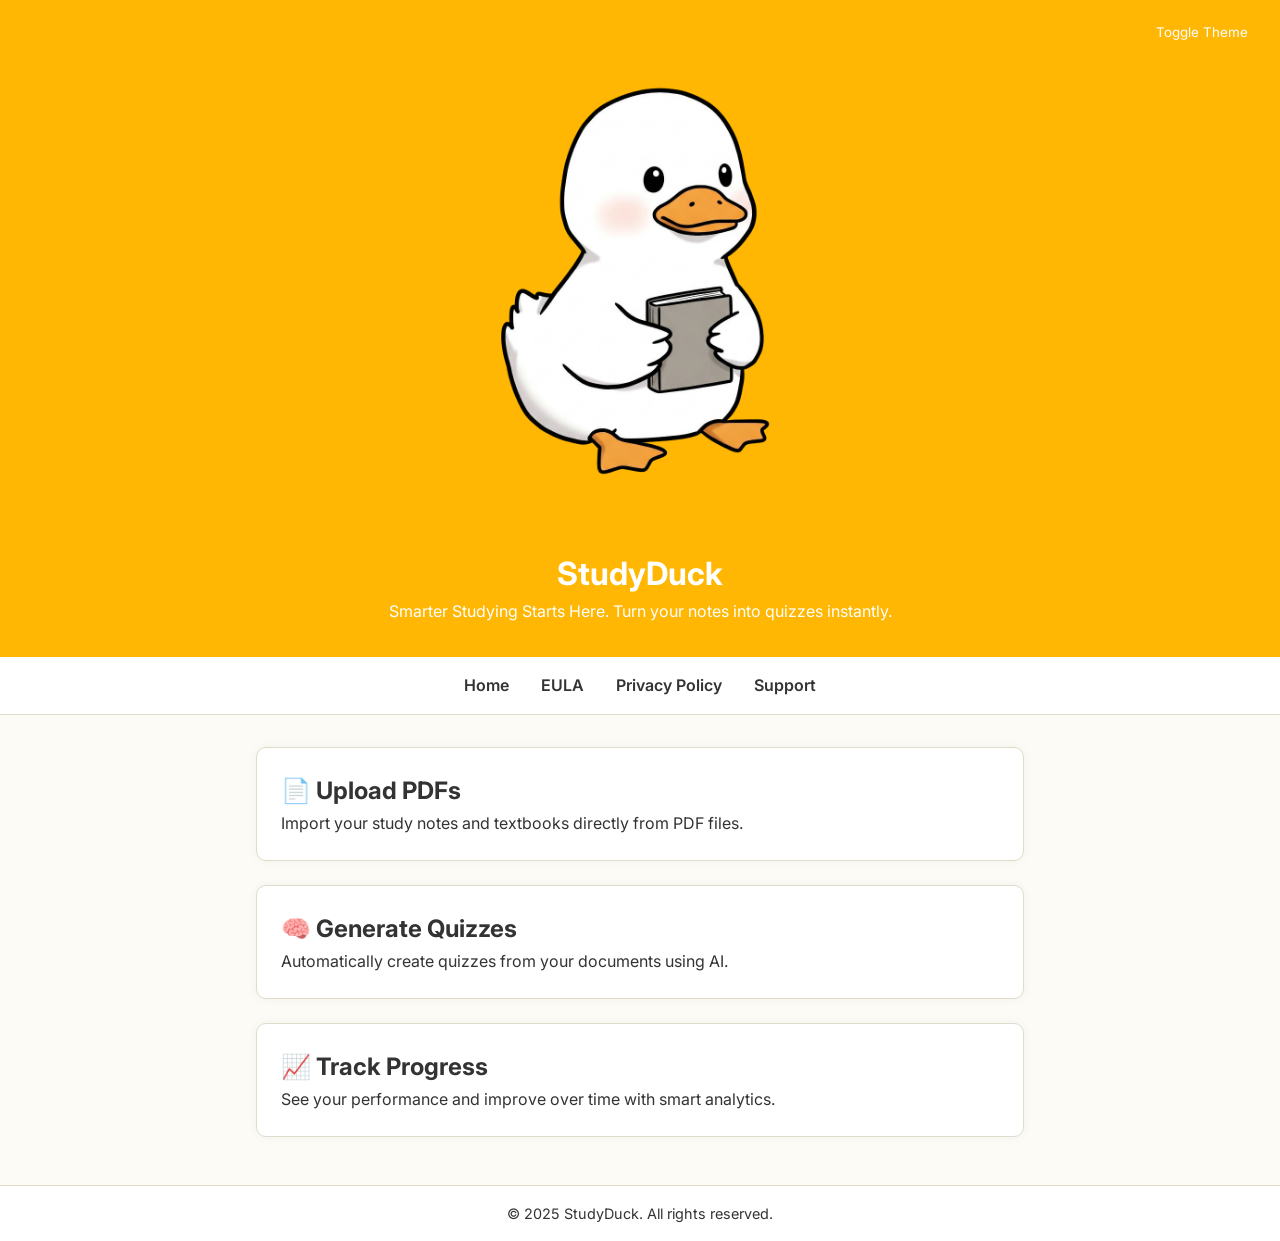
==== index.html @ f675874f "studyduck websitesinin temeli" ====
<!DOCTYPE html>
<html lang="en">
<head>
  <meta charset="UTF-8" />
  <meta name="viewport" content="width=device-width, initial-scale=1.0"/>
  <title>StudyDuck - Smarter Studying Starts Here</title>
  <link href="https://fonts.googleapis.com/css2?family=Inter:wght@400;700&display=swap" rel="stylesheet">
  <style>
    :root {
      --primary: #FFB703;
      --background: #FDFBF6;
      --card: #FFFFFF;
      --text: #333333;
      --border: #E0DCCB;
      --error: #D62828;
      --onPrimary: #ffffff;
    }

    [data-theme="dark"] {
      --primary: #FECF4D;
      --background: #1B1B18;
      --card: #2A2A26;
      --text: #F0EBD8;
      --border: #3E3E3A;
      --error: #FF6B6B;
      --onPrimary: #000000;
    }

    * {
      margin: 0; padding: 0; box-sizing: border-box; font-family: 'Inter', sans-serif;
    }
    body {
      background: var(--background);
      color: var(--text);
      line-height: 1.6;
    }
    header {
      background-color: var(--primary);
      color: var(--onPrimary);
      padding: 2rem 1rem;
      text-align: center;
    }
    nav {
      display: flex;
      justify-content: center;
      gap: 2rem;
      background: var(--card);
      padding: 1rem;
      border-bottom: 1px solid var(--border);
    }
    nav a {
      text-decoration: none;
      color: var(--text);
      font-weight: 600;
    }
    .features {
      display: flex;
      flex-direction: column;
      gap: 1.5rem;
      max-width: 800px;
      margin: 2rem auto;
      padding: 0 1rem;
    }
    .feature {
      background: var(--card);
      padding: 1.5rem;
      border-radius: 10px;
      box-shadow: 0 0 10px rgba(0,0,0,0.05);
      border: 1px solid var(--border);
    }
    footer {
      margin-top: 3rem;
      padding: 1rem;
      text-align: center;
      font-size: 0.9rem;
      color: var(--text);
      background: var(--card);
      border-top: 1px solid var(--border);
    }
    .dark-toggle {
      position: fixed;
      top: 1rem;
      right: 1rem;
      background: var(--primary);
      color: var(--onPrimary);
      padding: 0.5rem 1rem;
      border: none;
      border-radius: 8px;
      cursor: pointer;
    }
    img {
  display: block;
  margin: 0 auto;
  border-radius: 12px;
}

  </style>
</head>
<body>
  <button class="dark-toggle" onclick="toggleTheme()">Toggle Theme</button>
<header>
  <img src="duck-logo.png" alt="StudyDuck Logo" style="width: 500px; margin-bottom: 1rem;" />
  <h1>StudyDuck</h1>
  <p>Smarter Studying Starts Here. Turn your notes into quizzes instantly.</p>
</header>

  <nav>
    <a href="index.html">Home</a>
    <a href="eula.html">EULA</a>
    <a href="privacy-policy.html">Privacy Policy</a>
    <a href="support.html">Support</a>
  </nav>
  <section class="features">
    <div class="feature">
      <h2>📄 Upload PDFs</h2>
      <p>Import your study notes and textbooks directly from PDF files.</p>
    </div>
    <div class="feature">
      <h2>🧠 Generate Quizzes</h2>
      <p>Automatically create quizzes from your documents using AI.</p>
    </div>
    <div class="feature">
      <h2>📈 Track Progress</h2>
      <p>See your performance and improve over time with smart analytics.</p>
    </div>
  </section>
  <footer>
    &copy; 2025 StudyDuck. All rights reserved.
  </footer>

  <script>
    function toggleTheme() {
      const isDark = document.documentElement.getAttribute('data-theme') === 'dark';
      document.documentElement.setAttribute('data-theme', isDark ? 'light' : 'dark');
      localStorage.setItem('theme', isDark ? 'light' : 'dark');
    }
    (function() {
      const savedTheme = localStorage.getItem('theme') || 'light';
      document.documentElement.setAttribute('data-theme', savedTheme);
    })();
  </script>
</body>
</html>
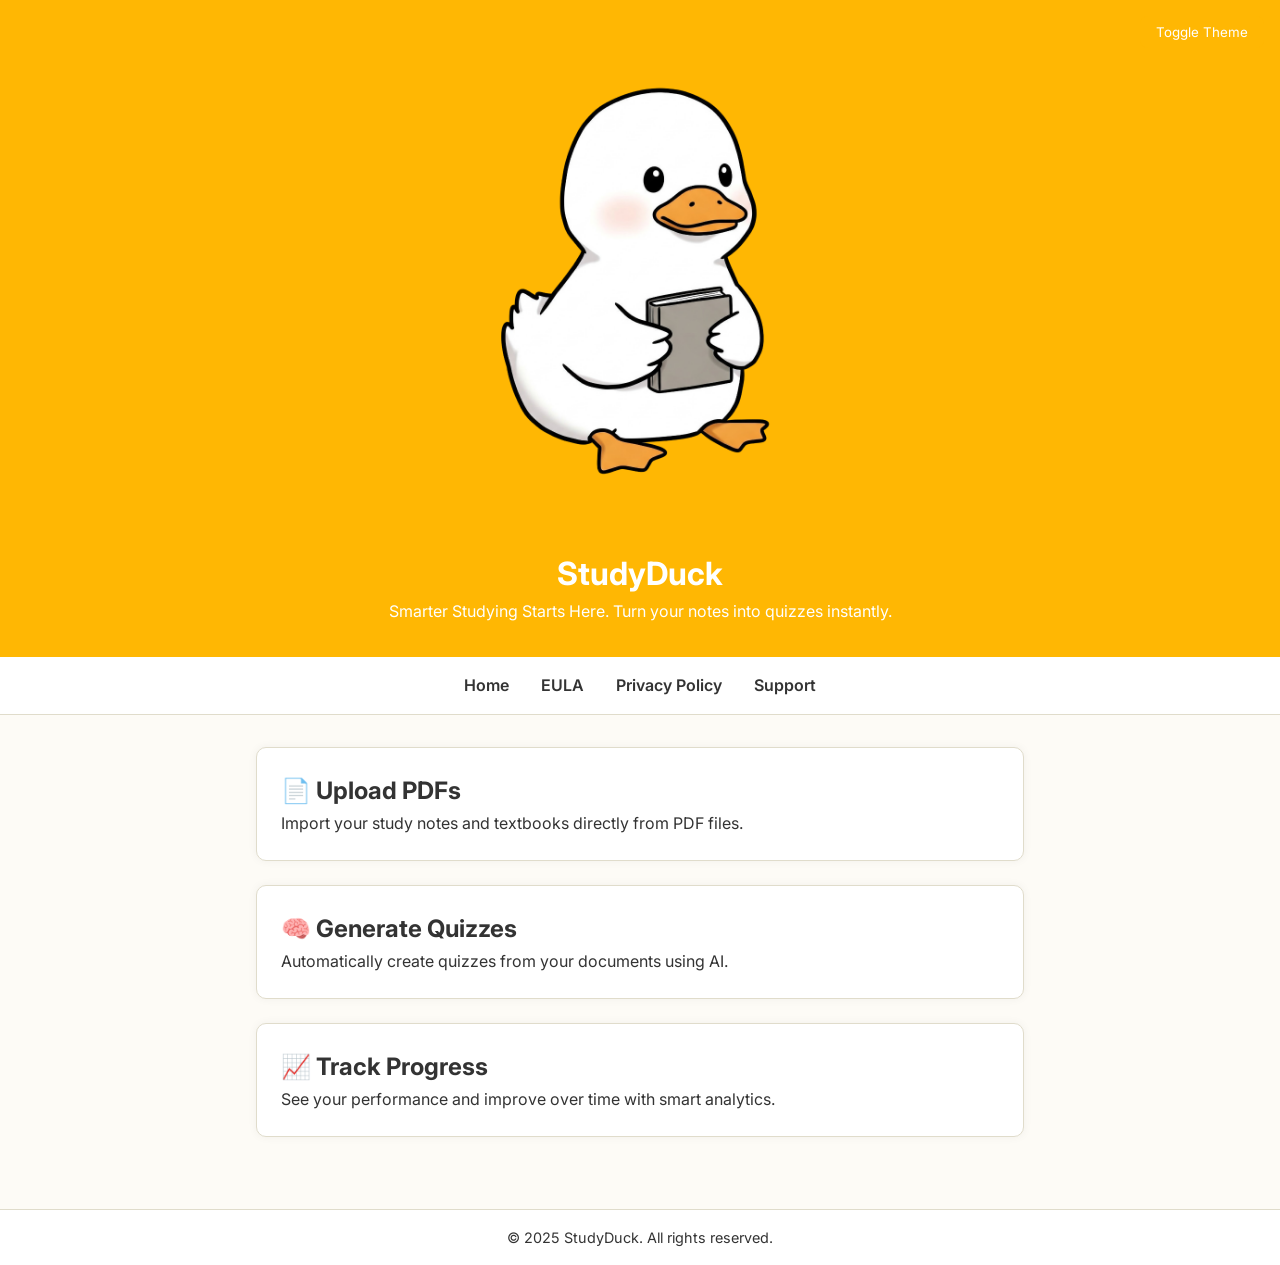
==== commit eec45612: "Update index.html" ====
--- a/index.html
+++ b/index.html
@@ -103,7 +103,7 @@
   <h1>StudyDuck</h1>
   <p>Smarter Studying Starts Here. Turn your notes into quizzes instantly.</p>
 </header>
-
+  
   <nav>
     <a href="index.html">Home</a>
     <a href="eula.html">EULA</a>
@@ -123,6 +123,8 @@
       <h2>📈 Track Progress</h2>
       <p>See your performance and improve over time with smart analytics.</p>
     </div>
+    <div id="soro-blog"></div>
+<script src="https://app.trysoro.com/api/embed/f227e983-3780-4182-87db-d74e906741df" defer></script>
   </section>
   <footer>
     &copy; 2025 StudyDuck. All rights reserved.
@@ -140,4 +142,4 @@
     })();
   </script>
 </body>
-</html>+</html>
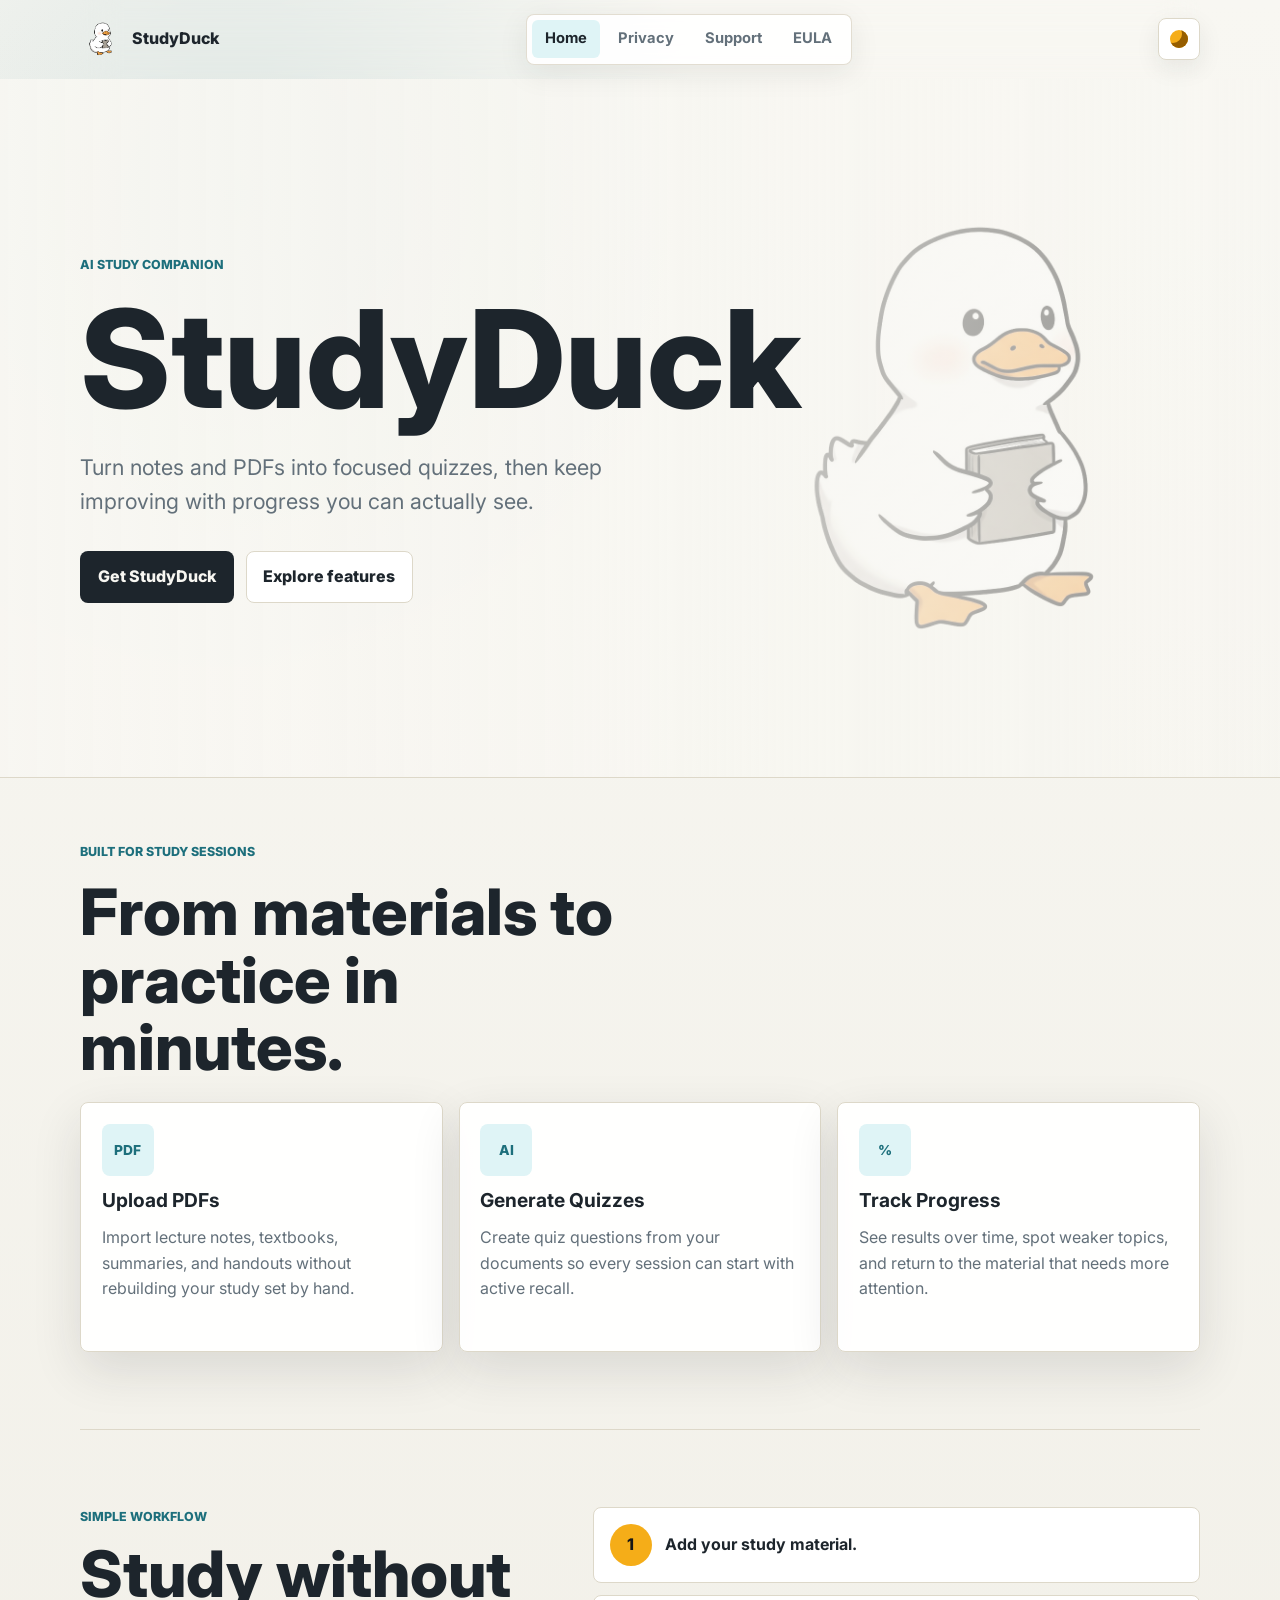
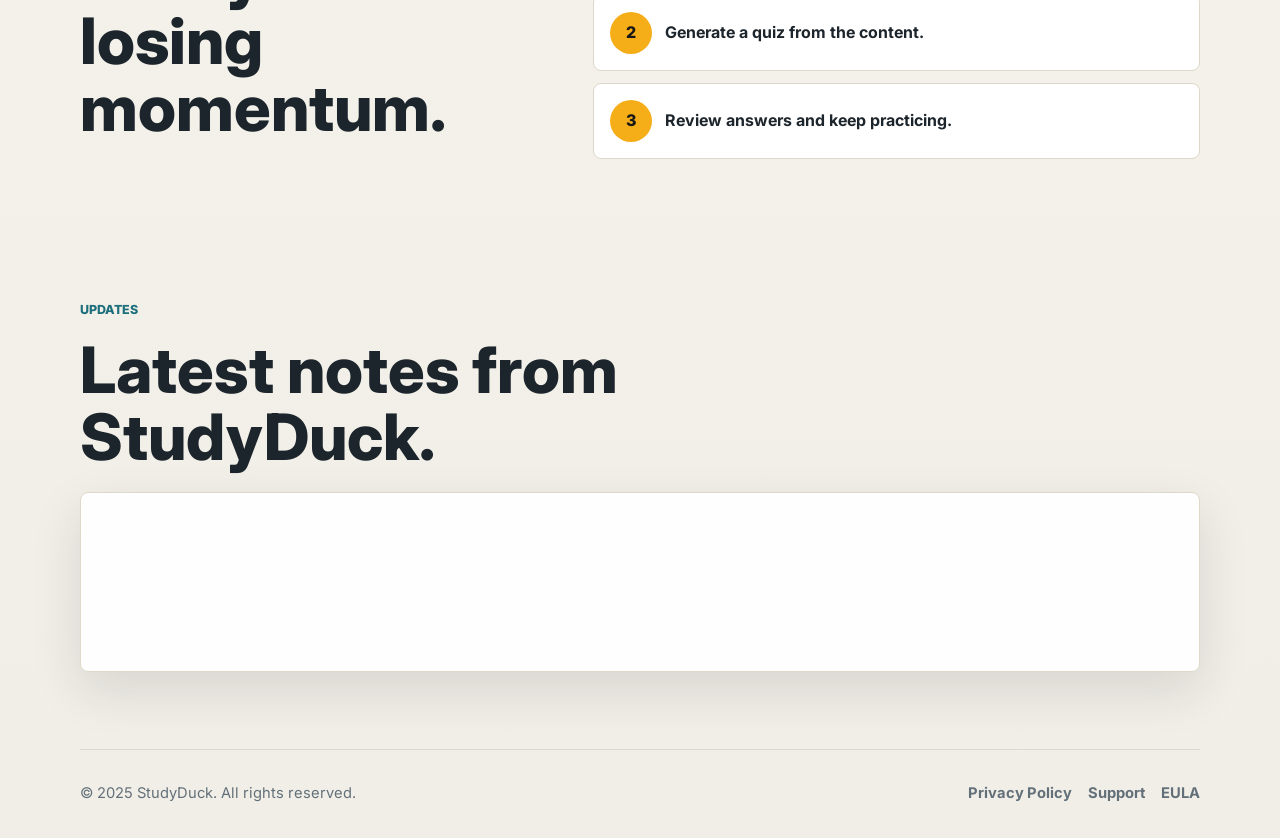
==== commit b8a34ecb: "codex part 1" ====
--- a/index.html
+++ b/index.html
@@ -1,145 +1,115 @@
-<!DOCTYPE html>
+<!doctype html>
 <html lang="en">
 <head>
-  <meta charset="UTF-8" />
-  <meta name="viewport" content="width=device-width, initial-scale=1.0"/>
+  <meta charset="utf-8" />
+  <meta name="viewport" content="width=device-width, initial-scale=1" />
+  <meta name="description" content="StudyDuck turns study materials into focused quizzes so students can practice faster and track progress over time." />
+  <meta property="og:title" content="StudyDuck" />
+  <meta property="og:description" content="Turn your notes and PDFs into quizzes instantly." />
+  <meta property="og:image" content="duck-logo.png" />
   <title>StudyDuck - Smarter Studying Starts Here</title>
-  <link href="https://fonts.googleapis.com/css2?family=Inter:wght@400;700&display=swap" rel="stylesheet">
-  <style>
-    :root {
-      --primary: #FFB703;
-      --background: #FDFBF6;
-      --card: #FFFFFF;
-      --text: #333333;
-      --border: #E0DCCB;
-      --error: #D62828;
-      --onPrimary: #ffffff;
-    }
-
-    [data-theme="dark"] {
-      --primary: #FECF4D;
-      --background: #1B1B18;
-      --card: #2A2A26;
-      --text: #F0EBD8;
-      --border: #3E3E3A;
-      --error: #FF6B6B;
-      --onPrimary: #000000;
-    }
-
-    * {
-      margin: 0; padding: 0; box-sizing: border-box; font-family: 'Inter', sans-serif;
-    }
-    body {
-      background: var(--background);
-      color: var(--text);
-      line-height: 1.6;
-    }
-    header {
-      background-color: var(--primary);
-      color: var(--onPrimary);
-      padding: 2rem 1rem;
-      text-align: center;
-    }
-    nav {
-      display: flex;
-      justify-content: center;
-      gap: 2rem;
-      background: var(--card);
-      padding: 1rem;
-      border-bottom: 1px solid var(--border);
-    }
-    nav a {
-      text-decoration: none;
-      color: var(--text);
-      font-weight: 600;
-    }
-    .features {
-      display: flex;
-      flex-direction: column;
-      gap: 1.5rem;
-      max-width: 800px;
-      margin: 2rem auto;
-      padding: 0 1rem;
-    }
-    .feature {
-      background: var(--card);
-      padding: 1.5rem;
-      border-radius: 10px;
-      box-shadow: 0 0 10px rgba(0,0,0,0.05);
-      border: 1px solid var(--border);
-    }
-    footer {
-      margin-top: 3rem;
-      padding: 1rem;
-      text-align: center;
-      font-size: 0.9rem;
-      color: var(--text);
-      background: var(--card);
-      border-top: 1px solid var(--border);
-    }
-    .dark-toggle {
-      position: fixed;
-      top: 1rem;
-      right: 1rem;
-      background: var(--primary);
-      color: var(--onPrimary);
-      padding: 0.5rem 1rem;
-      border: none;
-      border-radius: 8px;
-      cursor: pointer;
-    }
-    img {
-  display: block;
-  margin: 0 auto;
-  border-radius: 12px;
-}
-
-  </style>
+  <link rel="preconnect" href="https://fonts.googleapis.com" />
+  <link rel="preconnect" href="https://fonts.gstatic.com" crossorigin />
+  <link href="https://fonts.googleapis.com/css2?family=Inter:wght@400;500;600;700;800&display=swap" rel="stylesheet" />
+  <link rel="stylesheet" href="styles.css" />
 </head>
 <body>
-  <button class="dark-toggle" onclick="toggleTheme()">Toggle Theme</button>
-<header>
-  <img src="duck-logo.png" alt="StudyDuck Logo" style="width: 500px; margin-bottom: 1rem;" />
-  <h1>StudyDuck</h1>
-  <p>Smarter Studying Starts Here. Turn your notes into quizzes instantly.</p>
-</header>
-  
-  <nav>
-    <a href="index.html">Home</a>
-    <a href="eula.html">EULA</a>
-    <a href="privacy-policy.html">Privacy Policy</a>
-    <a href="support.html">Support</a>
-  </nav>
-  <section class="features">
-    <div class="feature">
-      <h2>📄 Upload PDFs</h2>
-      <p>Import your study notes and textbooks directly from PDF files.</p>
-    </div>
-    <div class="feature">
-      <h2>🧠 Generate Quizzes</h2>
-      <p>Automatically create quizzes from your documents using AI.</p>
-    </div>
-    <div class="feature">
-      <h2>📈 Track Progress</h2>
-      <p>See your performance and improve over time with smart analytics.</p>
-    </div>
-    <div id="soro-blog"></div>
-<script src="https://app.trysoro.com/api/embed/f227e983-3780-4182-87db-d74e906741df" defer></script>
-  </section>
-  <footer>
-    &copy; 2025 StudyDuck. All rights reserved.
+  <a class="skip-link" href="#main">Skip to content</a>
+  <header class="site-header">
+    <a class="brand" href="index.html" aria-label="StudyDuck home">
+      <img src="duck-logo.png" alt="" />
+      <span>StudyDuck</span>
+    </a>
+    <nav class="site-nav" aria-label="Primary navigation">
+      <a href="index.html" aria-current="page">Home</a>
+      <a href="privacy-policy.html">Privacy</a>
+      <a href="support.html">Support</a>
+      <a href="eula.html">EULA</a>
+    </nav>
+    <button class="theme-toggle" type="button" aria-label="Switch theme" title="Switch theme" data-theme-toggle>
+      <span class="theme-toggle__icon" aria-hidden="true"></span>
+    </button>
+  </header>
+
+  <main id="main">
+    <section class="hero hero--home" aria-labelledby="hero-title">
+      <div class="hero__content">
+        <p class="eyebrow">AI study companion</p>
+        <h1 id="hero-title">StudyDuck</h1>
+        <p class="hero__lead">Turn notes and PDFs into focused quizzes, then keep improving with progress you can actually see.</p>
+        <div class="hero__actions" aria-label="Download StudyDuck">
+          <a class="button button--primary" href="get/">Get StudyDuck</a>
+          <a class="button button--secondary" href="#features">Explore features</a>
+        </div>
+      </div>
+    </section>
+
+    <section class="section section--tight" id="features" aria-labelledby="features-title">
+      <div class="section__header">
+        <p class="eyebrow">Built for study sessions</p>
+        <h2 id="features-title">From materials to practice in minutes.</h2>
+      </div>
+      <div class="feature-grid">
+        <article class="feature-card">
+          <span class="feature-card__icon" aria-hidden="true">PDF</span>
+          <h3>Upload PDFs</h3>
+          <p>Import lecture notes, textbooks, summaries, and handouts without rebuilding your study set by hand.</p>
+        </article>
+        <article class="feature-card">
+          <span class="feature-card__icon" aria-hidden="true">AI</span>
+          <h3>Generate Quizzes</h3>
+          <p>Create quiz questions from your documents so every session can start with active recall.</p>
+        </article>
+        <article class="feature-card">
+          <span class="feature-card__icon" aria-hidden="true">%</span>
+          <h3>Track Progress</h3>
+          <p>See results over time, spot weaker topics, and return to the material that needs more attention.</p>
+        </article>
+      </div>
+    </section>
+
+    <section class="section section--split" aria-labelledby="workflow-title">
+      <div>
+        <p class="eyebrow">Simple workflow</p>
+        <h2 id="workflow-title">Study without losing momentum.</h2>
+      </div>
+      <ol class="steps" aria-label="StudyDuck workflow">
+        <li>
+          <span>1</span>
+          <p>Add your study material.</p>
+        </li>
+        <li>
+          <span>2</span>
+          <p>Generate a quiz from the content.</p>
+        </li>
+        <li>
+          <span>3</span>
+          <p>Review answers and keep practicing.</p>
+        </li>
+      </ol>
+    </section>
+
+    <section class="section section--tight" aria-labelledby="updates-title">
+      <div class="section__header">
+        <p class="eyebrow">Updates</p>
+        <h2 id="updates-title">Latest notes from StudyDuck.</h2>
+      </div>
+      <div class="embed-panel">
+        <div id="soro-blog"></div>
+      </div>
+      <script src="https://app.trysoro.com/api/embed/f227e983-3780-4182-87db-d74e906741df" defer></script>
+    </section>
+  </main>
+
+  <footer class="site-footer">
+    <p>&copy; 2025 StudyDuck. All rights reserved.</p>
+    <nav aria-label="Footer navigation">
+      <a href="privacy-policy.html">Privacy Policy</a>
+      <a href="support.html">Support</a>
+      <a href="eula.html">EULA</a>
+    </nav>
   </footer>
 
-  <script>
-    function toggleTheme() {
-      const isDark = document.documentElement.getAttribute('data-theme') === 'dark';
-      document.documentElement.setAttribute('data-theme', isDark ? 'light' : 'dark');
-      localStorage.setItem('theme', isDark ? 'light' : 'dark');
-    }
-    (function() {
-      const savedTheme = localStorage.getItem('theme') || 'light';
-      document.documentElement.setAttribute('data-theme', savedTheme);
-    })();
-  </script>
+  <script src="theme.js" defer></script>
 </body>
 </html>
--- a/styles.css
+++ b/styles.css
@@ -0,0 +1,614 @@
+:root {
+  color-scheme: light;
+  --brand: #f5ad18;
+  --brand-strong: #bc7600;
+  --accent: #1d6f7c;
+  --accent-soft: #dff4f6;
+  --background: #f8f7f2;
+  --surface: #ffffff;
+  --surface-muted: #f0eee6;
+  --text: #1d252c;
+  --muted: #63707a;
+  --border: #ddd8c9;
+  --shadow: 0 18px 50px rgba(29, 37, 44, 0.12);
+  --max-width: 1120px;
+}
+
+[data-theme="dark"] {
+  color-scheme: dark;
+  --brand: #ffd36d;
+  --brand-strong: #f0b334;
+  --accent: #79d6df;
+  --accent-soft: #16373d;
+  --background: #151819;
+  --surface: #202527;
+  --surface-muted: #181d1f;
+  --text: #f4f0e8;
+  --muted: #b7c0c6;
+  --border: #353b3e;
+  --shadow: 0 18px 50px rgba(0, 0, 0, 0.32);
+}
+
+* {
+  box-sizing: border-box;
+}
+
+html {
+  scroll-behavior: smooth;
+}
+
+body {
+  margin: 0;
+  background:
+    radial-gradient(circle at 18% 8%, rgba(29, 111, 124, 0.12), transparent 30rem),
+    linear-gradient(180deg, var(--background), var(--surface-muted));
+  color: var(--text);
+  font-family: Inter, system-ui, -apple-system, BlinkMacSystemFont, "Segoe UI", sans-serif;
+  line-height: 1.6;
+}
+
+body::selection {
+  background: var(--brand);
+  color: #111;
+}
+
+a {
+  color: inherit;
+}
+
+img {
+  max-width: 100%;
+  display: block;
+}
+
+.skip-link {
+  position: absolute;
+  left: 1rem;
+  top: 1rem;
+  z-index: 20;
+  transform: translateY(-150%);
+  background: var(--text);
+  color: var(--background);
+  padding: 0.65rem 0.85rem;
+  border-radius: 8px;
+  text-decoration: none;
+}
+
+.skip-link:focus {
+  transform: translateY(0);
+}
+
+.site-header {
+  position: sticky;
+  top: 0;
+  z-index: 10;
+  display: grid;
+  grid-template-columns: auto 1fr auto;
+  align-items: center;
+  gap: 1rem;
+  width: min(100% - 2rem, var(--max-width));
+  margin: 0 auto;
+  padding: 0.85rem 0;
+  backdrop-filter: blur(18px);
+}
+
+.brand {
+  display: inline-flex;
+  align-items: center;
+  gap: 0.65rem;
+  color: var(--text);
+  font-weight: 800;
+  text-decoration: none;
+}
+
+.brand img {
+  width: 42px;
+  height: 42px;
+  object-fit: contain;
+}
+
+.site-nav {
+  justify-self: center;
+  display: flex;
+  flex-wrap: wrap;
+  justify-content: center;
+  gap: 0.35rem;
+  padding: 0.35rem;
+  border: 1px solid color-mix(in srgb, var(--border), transparent 15%);
+  border-radius: 8px;
+  background: color-mix(in srgb, var(--surface), transparent 10%);
+  box-shadow: 0 8px 30px rgba(29, 37, 44, 0.08);
+}
+
+.site-nav a {
+  min-height: 38px;
+  display: inline-flex;
+  align-items: center;
+  justify-content: center;
+  padding: 0.45rem 0.8rem;
+  border-radius: 6px;
+  color: var(--muted);
+  font-size: 0.92rem;
+  font-weight: 700;
+  text-decoration: none;
+  transition: background 160ms ease, color 160ms ease;
+}
+
+.site-nav a:hover,
+.site-nav a:focus-visible,
+.site-nav a[aria-current="page"] {
+  background: var(--accent-soft);
+  color: var(--text);
+  outline: none;
+}
+
+.theme-toggle {
+  width: 42px;
+  height: 42px;
+  display: inline-grid;
+  place-items: center;
+  border: 1px solid var(--border);
+  border-radius: 8px;
+  background: var(--surface);
+  color: var(--text);
+  cursor: pointer;
+  box-shadow: 0 8px 25px rgba(29, 37, 44, 0.08);
+}
+
+.theme-toggle:focus-visible,
+.button:focus-visible,
+.store-link:focus-visible,
+.back-link:focus-visible {
+  outline: 3px solid color-mix(in srgb, var(--accent), transparent 40%);
+  outline-offset: 3px;
+}
+
+.theme-toggle__icon {
+  width: 18px;
+  height: 18px;
+  border-radius: 50%;
+  background: var(--brand);
+  box-shadow: inset -6px -5px 0 color-mix(in srgb, var(--brand-strong), #000 20%);
+}
+
+[data-theme="dark"] .theme-toggle__icon {
+  background: transparent;
+  box-shadow: inset -5px -4px 0 1px var(--brand);
+}
+
+.hero {
+  min-height: min(700px, 78svh);
+  position: relative;
+  display: grid;
+  align-items: center;
+  overflow: hidden;
+  border-top: 1px solid transparent;
+}
+
+.hero::before {
+  content: "";
+  position: absolute;
+  inset: 0;
+  background:
+    linear-gradient(90deg, color-mix(in srgb, var(--background), transparent 4%) 0%, color-mix(in srgb, var(--background), transparent 12%) 45%, color-mix(in srgb, var(--background), transparent 45%) 100%),
+    url("duck-logo.png") right 8% center / min(46vw, 520px) auto no-repeat;
+  opacity: 0.95;
+}
+
+.hero::after {
+  content: "";
+  position: absolute;
+  inset: auto 0 0;
+  height: 1px;
+  background: var(--border);
+}
+
+.hero__content {
+  position: relative;
+  z-index: 1;
+  width: min(100% - 2rem, var(--max-width));
+  margin: 0 auto;
+  padding: clamp(3.5rem, 8vw, 6.5rem) 0;
+}
+
+.eyebrow {
+  margin: 0 0 0.8rem;
+  color: var(--accent);
+  font-size: 0.78rem;
+  font-weight: 800;
+  letter-spacing: 0;
+  text-transform: uppercase;
+}
+
+h1,
+h2,
+h3,
+p {
+  overflow-wrap: anywhere;
+}
+
+h1,
+h2,
+h3 {
+  margin: 0;
+  line-height: 1.05;
+}
+
+h1 {
+  max-width: 10ch;
+  font-size: clamp(4rem, 11vw, 8.5rem);
+  font-weight: 800;
+}
+
+h2 {
+  max-width: 13ch;
+  font-size: clamp(2rem, 5vw, 4rem);
+  font-weight: 800;
+}
+
+h3 {
+  font-size: 1.2rem;
+}
+
+.hero__lead {
+  max-width: 620px;
+  margin: 1.2rem 0 0;
+  color: var(--muted);
+  font-size: clamp(1.1rem, 2vw, 1.35rem);
+}
+
+.hero__actions {
+  display: flex;
+  flex-wrap: wrap;
+  gap: 0.75rem;
+  margin-top: 2rem;
+}
+
+.button {
+  min-height: 48px;
+  display: inline-flex;
+  align-items: center;
+  justify-content: center;
+  padding: 0.75rem 1.05rem;
+  border: 1px solid transparent;
+  border-radius: 8px;
+  font-weight: 800;
+  text-decoration: none;
+}
+
+.button--primary {
+  background: var(--text);
+  color: var(--background);
+}
+
+.button--secondary {
+  background: var(--surface);
+  border-color: var(--border);
+  color: var(--text);
+}
+
+.section {
+  width: min(100% - 2rem, var(--max-width));
+  margin: 0 auto;
+  padding: clamp(3rem, 6vw, 5rem) 0;
+}
+
+.section--tight {
+  padding-top: clamp(2.5rem, 5vw, 4rem);
+}
+
+.section--split {
+  display: grid;
+  grid-template-columns: minmax(0, 0.85fr) minmax(320px, 1.15fr);
+  gap: clamp(2rem, 5vw, 5rem);
+  align-items: start;
+  border-top: 1px solid var(--border);
+}
+
+.section__header {
+  display: grid;
+  gap: 0.2rem;
+  margin-bottom: 1.4rem;
+}
+
+.feature-grid {
+  display: grid;
+  grid-template-columns: repeat(3, minmax(0, 1fr));
+  gap: 1rem;
+}
+
+.feature-card,
+.content-panel,
+.embed-panel,
+.store-link {
+  border: 1px solid var(--border);
+  border-radius: 8px;
+  background: color-mix(in srgb, var(--surface), transparent 3%);
+  box-shadow: var(--shadow);
+}
+
+.feature-card {
+  min-height: 250px;
+  display: flex;
+  flex-direction: column;
+  gap: 0.9rem;
+  padding: 1.3rem;
+}
+
+.feature-card__icon {
+  width: 52px;
+  height: 52px;
+  display: inline-grid;
+  place-items: center;
+  border-radius: 8px;
+  background: var(--accent-soft);
+  color: var(--accent);
+  font-size: 0.86rem;
+  font-weight: 800;
+}
+
+.feature-card p,
+.content-panel p,
+.content-panel li,
+.store-card p {
+  color: var(--muted);
+}
+
+.feature-card p {
+  margin: 0;
+}
+
+.steps {
+  display: grid;
+  gap: 0.75rem;
+  margin: 0;
+  padding: 0;
+  list-style: none;
+}
+
+.steps li {
+  display: grid;
+  grid-template-columns: 42px 1fr;
+  gap: 0.85rem;
+  align-items: center;
+  min-height: 72px;
+  padding: 1rem;
+  border: 1px solid var(--border);
+  border-radius: 8px;
+  background: var(--surface);
+}
+
+.steps span {
+  width: 42px;
+  height: 42px;
+  display: inline-grid;
+  place-items: center;
+  border-radius: 50%;
+  background: var(--brand);
+  color: #171717;
+  font-weight: 800;
+}
+
+.steps p {
+  margin: 0;
+  color: var(--text);
+  font-weight: 700;
+}
+
+.embed-panel {
+  min-height: 180px;
+  padding: 1rem;
+  overflow: hidden;
+}
+
+.content-hero {
+  width: min(100% - 2rem, 860px);
+  margin: 0 auto;
+  padding: clamp(3rem, 7vw, 5rem) 0 1.5rem;
+  text-align: center;
+}
+
+.content-hero h1 {
+  max-width: none;
+  font-size: clamp(2.4rem, 7vw, 4.8rem);
+}
+
+.content-hero p {
+  max-width: 640px;
+  margin: 1rem auto 0;
+  color: var(--muted);
+}
+
+.content-panel {
+  width: min(100% - 2rem, 860px);
+  margin: 0 auto;
+  padding: clamp(1.4rem, 4vw, 2.2rem);
+}
+
+.content-panel + .content-panel {
+  margin-top: 1rem;
+}
+
+.content-panel h2 {
+  max-width: none;
+  margin-top: 2rem;
+  font-size: 1.25rem;
+}
+
+.content-panel h2:first-child {
+  margin-top: 0;
+}
+
+.content-panel p,
+.content-panel ul {
+  margin: 0.6rem 0 0;
+}
+
+.content-panel ul {
+  padding-left: 1.2rem;
+}
+
+.content-panel strong {
+  color: var(--text);
+}
+
+.support-list {
+  display: grid;
+  gap: 1rem;
+  margin-top: 1.3rem;
+}
+
+.support-item {
+  padding-top: 1rem;
+  border-top: 1px solid var(--border);
+}
+
+.support-item:first-child {
+  padding-top: 0;
+  border-top: 0;
+}
+
+.store-page {
+  min-height: 100svh;
+  display: grid;
+  place-items: center;
+  padding: 1rem;
+}
+
+.store-card {
+  width: min(100%, 560px);
+  padding: clamp(1.5rem, 6vw, 3rem);
+  border: 1px solid var(--border);
+  border-radius: 8px;
+  background: var(--surface);
+  box-shadow: var(--shadow);
+  text-align: center;
+}
+
+.store-card img {
+  width: 120px;
+  height: 120px;
+  margin: 0 auto 1rem;
+  object-fit: contain;
+}
+
+.store-card h1 {
+  max-width: none;
+  font-size: clamp(2.4rem, 8vw, 4rem);
+}
+
+.store-links {
+  display: grid;
+  gap: 0.75rem;
+  margin-top: 1.5rem;
+}
+
+.store-link {
+  display: flex;
+  justify-content: space-between;
+  gap: 1rem;
+  padding: 1rem;
+  color: var(--text);
+  font-weight: 800;
+  text-decoration: none;
+}
+
+.back-link {
+  display: inline-flex;
+  margin-top: 1.3rem;
+  color: var(--muted);
+  font-weight: 700;
+  text-decoration: none;
+}
+
+.site-footer {
+  display: flex;
+  flex-wrap: wrap;
+  align-items: center;
+  justify-content: space-between;
+  gap: 1rem;
+  width: min(100% - 2rem, var(--max-width));
+  margin: 0 auto;
+  padding: 2rem 0;
+  border-top: 1px solid var(--border);
+  color: var(--muted);
+  font-size: 0.92rem;
+}
+
+.site-footer p {
+  margin: 0;
+}
+
+.site-footer nav {
+  display: flex;
+  flex-wrap: wrap;
+  gap: 1rem;
+}
+
+.site-footer a {
+  color: var(--muted);
+  font-weight: 700;
+  text-decoration: none;
+}
+
+@media (max-width: 820px) {
+  .site-header {
+    grid-template-columns: 1fr auto;
+  }
+
+  .site-nav {
+    grid-column: 1 / -1;
+    justify-self: stretch;
+    overflow-x: auto;
+  }
+
+  .hero {
+    min-height: 74svh;
+  }
+
+  .hero::before {
+    background:
+      linear-gradient(180deg, color-mix(in srgb, var(--background), transparent 2%) 0%, color-mix(in srgb, var(--background), transparent 18%) 55%, color-mix(in srgb, var(--background), transparent 35%) 100%),
+      url("duck-logo.png") center bottom 8% / min(72vw, 360px) auto no-repeat;
+    opacity: 0.9;
+  }
+
+  .hero__content {
+    align-self: start;
+    padding-top: 3rem;
+  }
+
+  .feature-grid,
+  .section--split {
+    grid-template-columns: 1fr;
+  }
+
+  .feature-card {
+    min-height: auto;
+  }
+}
+
+@media (max-width: 520px) {
+  .brand span {
+    font-size: 0.95rem;
+  }
+
+  .site-nav {
+    justify-content: flex-start;
+  }
+
+  .site-nav a {
+    padding-inline: 0.7rem;
+    font-size: 0.86rem;
+  }
+
+  .hero__actions,
+  .button {
+    width: 100%;
+  }
+
+  .site-footer {
+    align-items: flex-start;
+    flex-direction: column;
+  }
+}
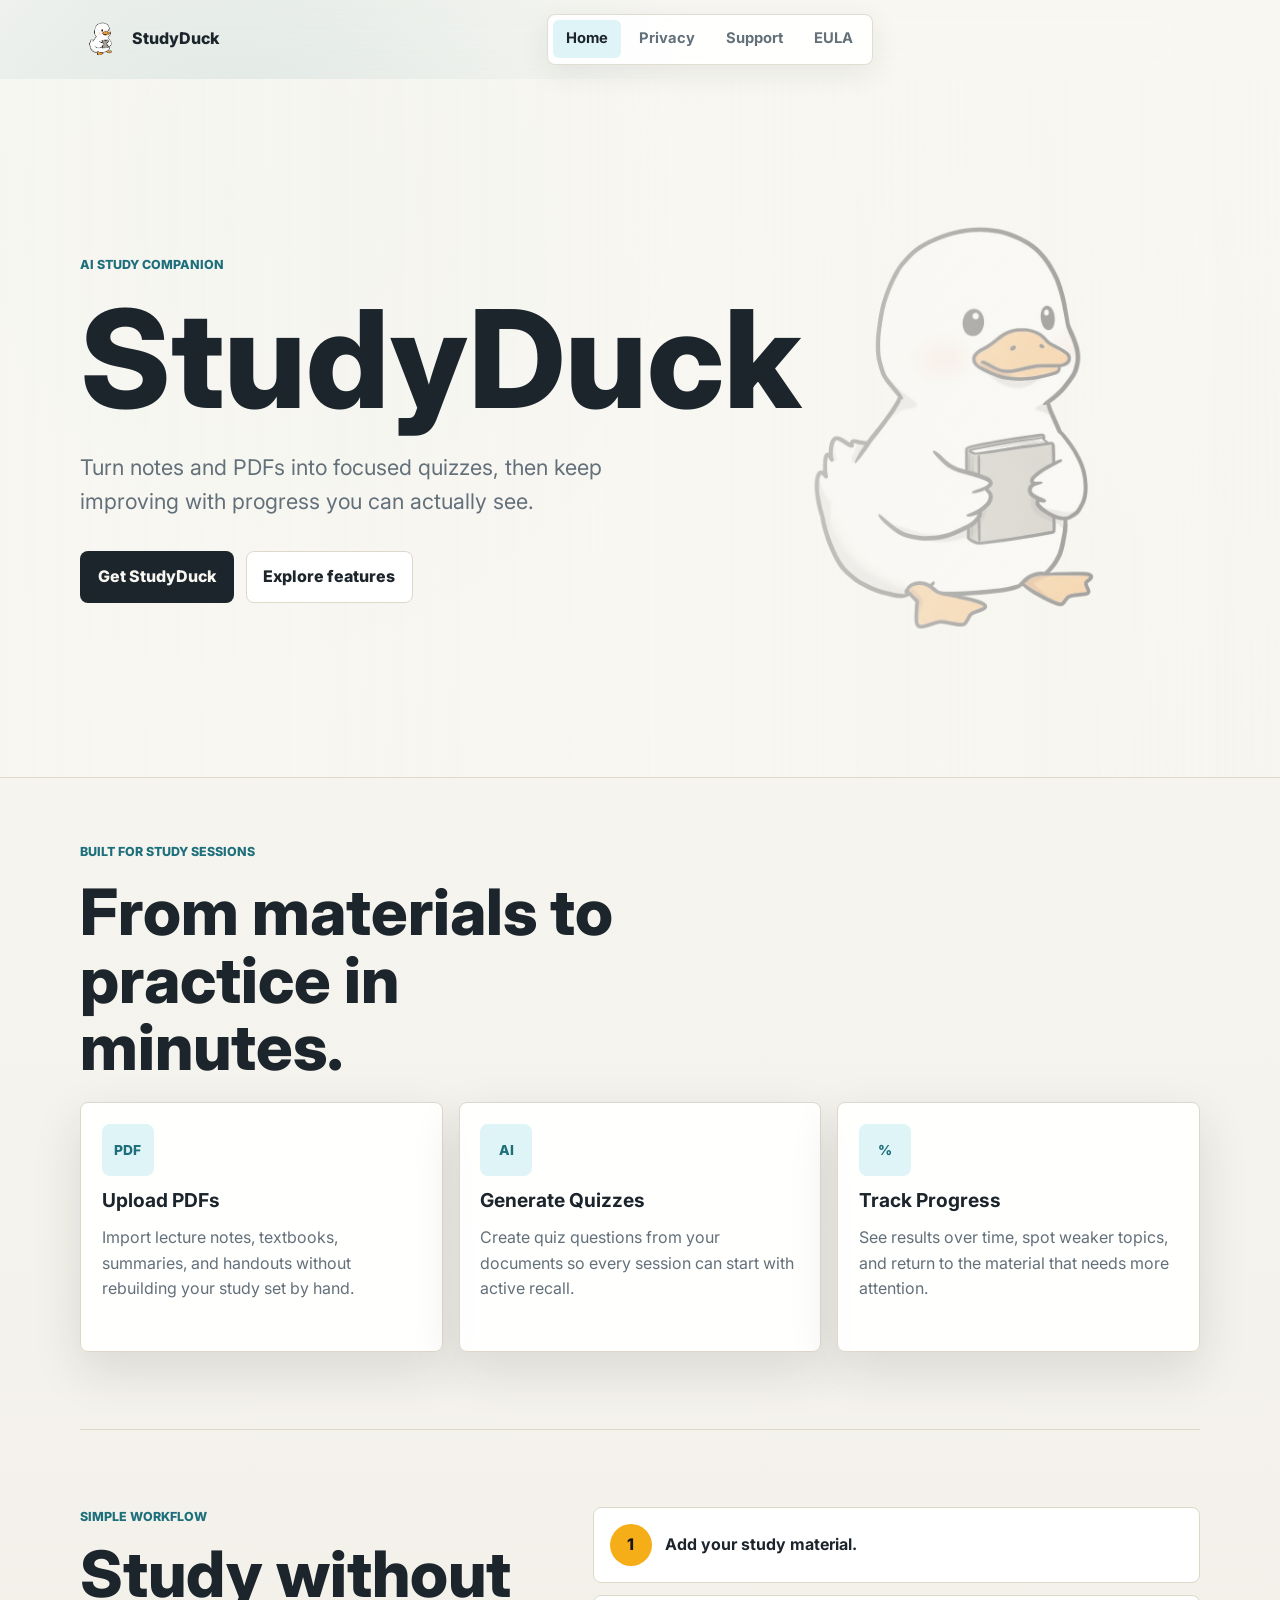
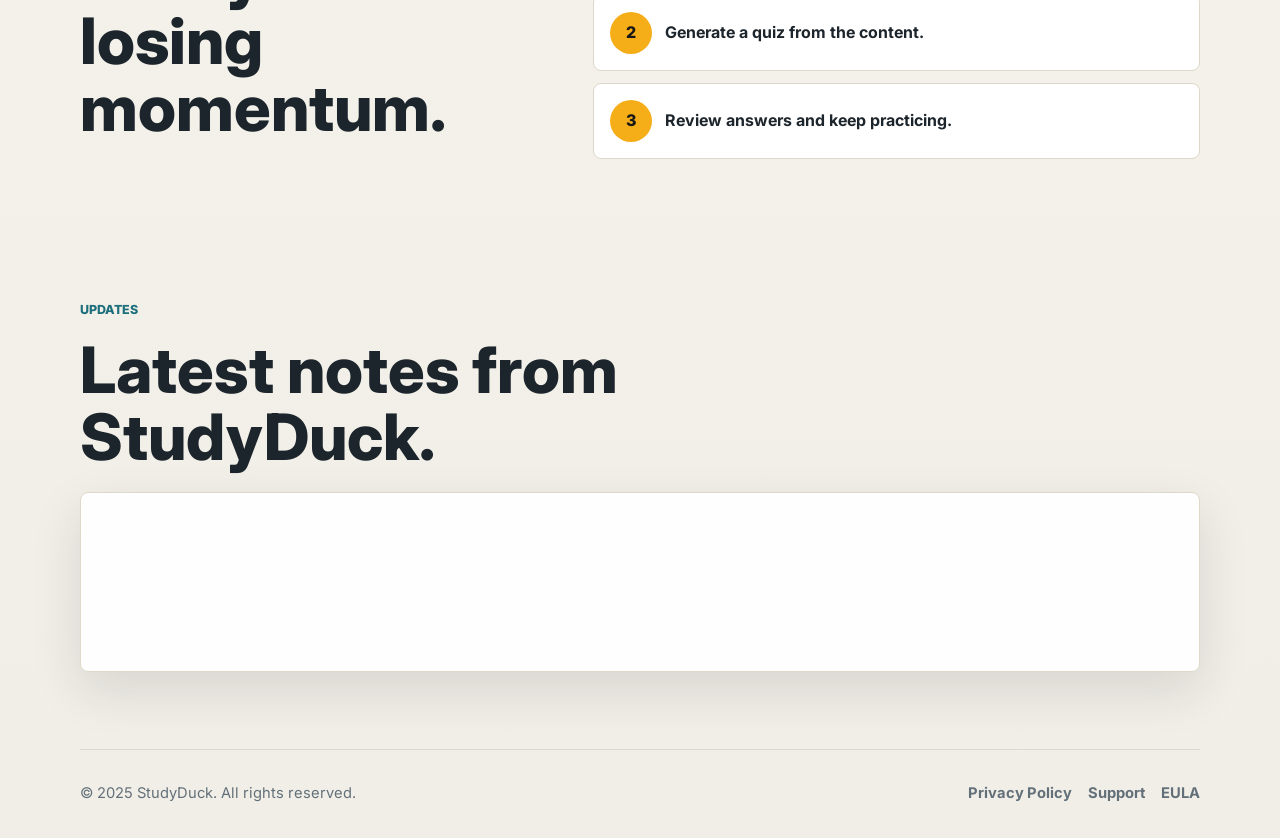
==== commit 4d46f5ef: "codex part 2" ====
--- a/index.html
+++ b/index.html
@@ -26,9 +26,6 @@
       <a href="support.html">Support</a>
       <a href="eula.html">EULA</a>
     </nav>
-    <button class="theme-toggle" type="button" aria-label="Switch theme" title="Switch theme" data-theme-toggle>
-      <span class="theme-toggle__icon" aria-hidden="true"></span>
-    </button>
   </header>
 
   <main id="main">
@@ -109,7 +106,5 @@
       <a href="eula.html">EULA</a>
     </nav>
   </footer>
-
-  <script src="theme.js" defer></script>
 </body>
 </html>
--- a/styles.css
+++ b/styles.css
@@ -14,21 +14,6 @@
   --max-width: 1120px;
 }
 
-[data-theme="dark"] {
-  color-scheme: dark;
-  --brand: #ffd36d;
-  --brand-strong: #f0b334;
-  --accent: #79d6df;
-  --accent-soft: #16373d;
-  --background: #151819;
-  --surface: #202527;
-  --surface-muted: #181d1f;
-  --text: #f4f0e8;
-  --muted: #b7c0c6;
-  --border: #353b3e;
-  --shadow: 0 18px 50px rgba(0, 0, 0, 0.32);
-}
-
 * {
   box-sizing: border-box;
 }
@@ -142,20 +127,36 @@
   outline: none;
 }
 
-.theme-toggle {
-  width: 42px;
-  height: 42px;
+.language-switcher {
   display: inline-grid;
-  place-items: center;
+  grid-template-columns: repeat(2, minmax(42px, 1fr));
+  gap: 0.25rem;
+  padding: 0.25rem;
   border: 1px solid var(--border);
   border-radius: 8px;
-  background: var(--surface);
-  color: var(--text);
+  background: color-mix(in srgb, var(--surface), transparent 4%);
+  box-shadow: 0 8px 25px rgba(29, 37, 44, 0.08);
+}
+
+.language-switcher button {
+  min-width: 42px;
+  min-height: 38px;
+  border: 0;
+  border-radius: 6px;
+  background: transparent;
+  color: var(--muted);
   cursor: pointer;
-  box-shadow: 0 8px 25px rgba(29, 37, 44, 0.08);
-}
-
-.theme-toggle:focus-visible,
+  font: inherit;
+  font-size: 0.9rem;
+  font-weight: 800;
+}
+
+.language-switcher button[aria-pressed="true"] {
+  background: var(--accent-soft);
+  color: var(--text);
+}
+
+.language-switcher button:focus-visible,
 .button:focus-visible,
 .store-link:focus-visible,
 .back-link:focus-visible {
@@ -163,17 +164,22 @@
   outline-offset: 3px;
 }
 
-.theme-toggle__icon {
-  width: 18px;
-  height: 18px;
-  border-radius: 50%;
-  background: var(--brand);
-  box-shadow: inset -6px -5px 0 color-mix(in srgb, var(--brand-strong), #000 20%);
-}
-
-[data-theme="dark"] .theme-toggle__icon {
-  background: transparent;
-  box-shadow: inset -5px -4px 0 1px var(--brand);
+.language-panel[hidden] {
+  display: none;
+}
+
+[data-lang-inline] {
+  display: none;
+}
+
+body[data-language="tr"] [data-lang-panel="en"],
+body[data-language="en"] [data-lang-panel="tr"] {
+  display: none;
+}
+
+body[data-language="tr"] [data-lang-inline="tr"],
+body[data-language="en"] [data-lang-inline="en"] {
+  display: inline;
 }
 
 .hero {
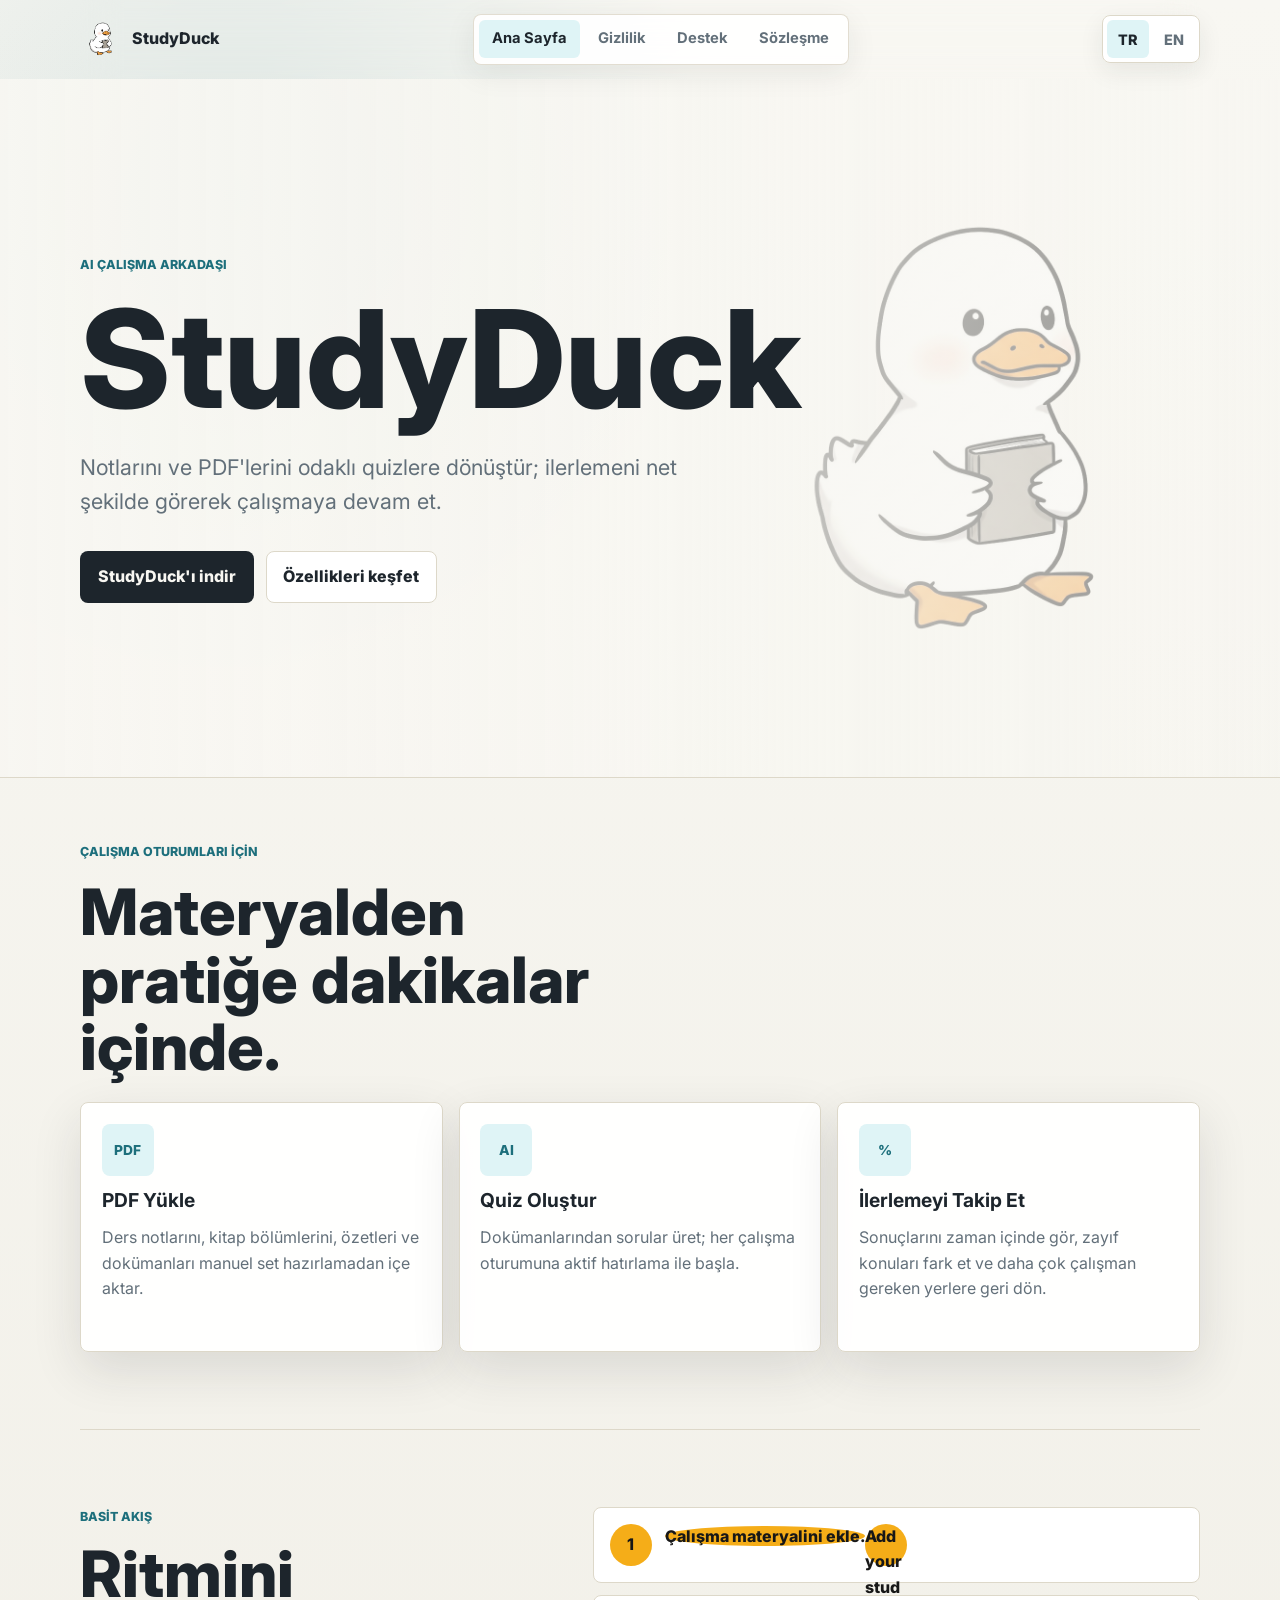
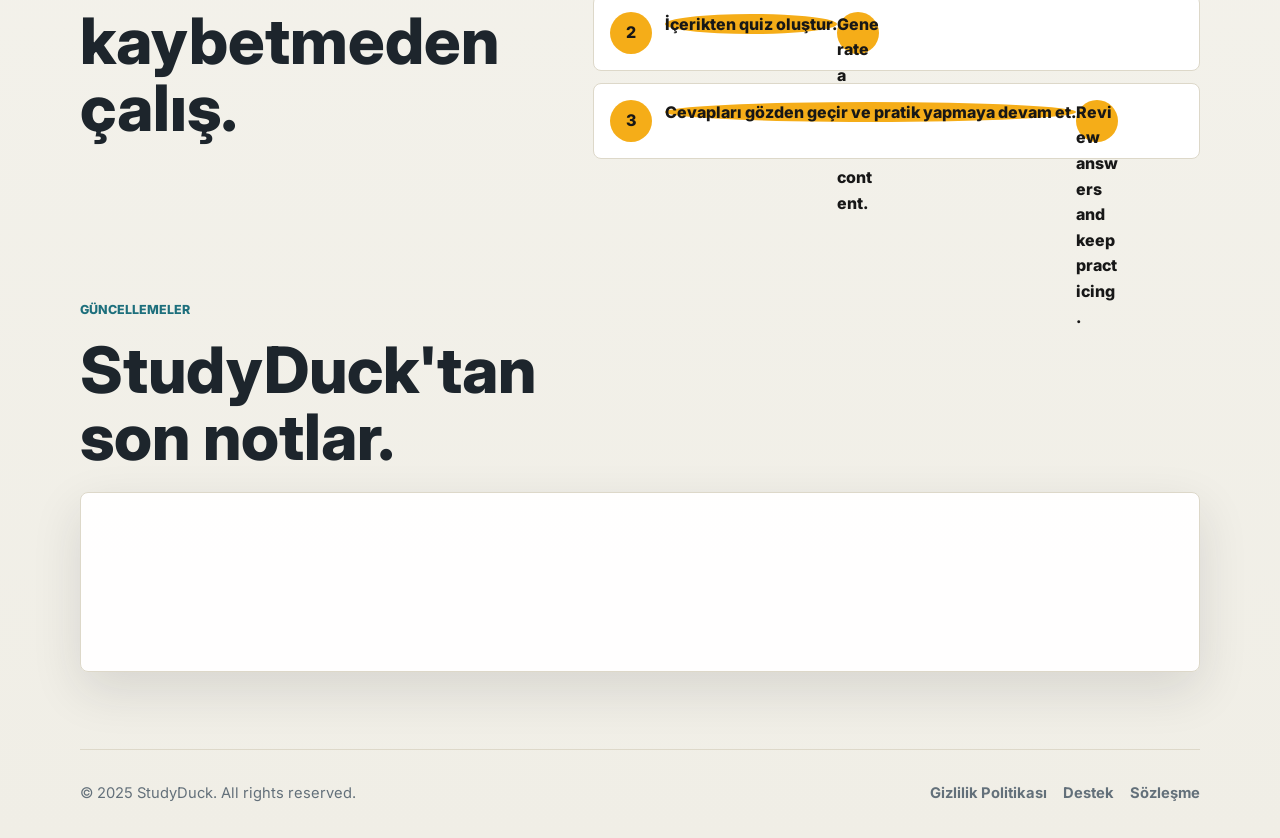
==== commit 93826432: "codex part 3" ====
--- a/index.html
+++ b/index.html
@@ -1,5 +1,5 @@
 <!doctype html>
-<html lang="en">
+<html lang="tr">
 <head>
   <meta charset="utf-8" />
   <meta name="viewport" content="width=device-width, initial-scale=1" />
@@ -13,83 +13,87 @@
   <link href="https://fonts.googleapis.com/css2?family=Inter:wght@400;500;600;700;800&display=swap" rel="stylesheet" />
   <link rel="stylesheet" href="styles.css" />
 </head>
-<body>
-  <a class="skip-link" href="#main">Skip to content</a>
+<body data-language="tr">
+  <a class="skip-link" href="#main"><span data-lang-inline="tr">İçeriğe geç</span><span data-lang-inline="en">Skip to content</span></a>
   <header class="site-header">
     <a class="brand" href="index.html" aria-label="StudyDuck home">
       <img src="duck-logo.png" alt="" />
       <span>StudyDuck</span>
     </a>
     <nav class="site-nav" aria-label="Primary navigation">
-      <a href="index.html" aria-current="page">Home</a>
-      <a href="privacy-policy.html">Privacy</a>
-      <a href="support.html">Support</a>
-      <a href="eula.html">EULA</a>
+      <a href="index.html" aria-current="page"><span data-lang-inline="tr">Ana Sayfa</span><span data-lang-inline="en">Home</span></a>
+      <a href="privacy-policy.html"><span data-lang-inline="tr">Gizlilik</span><span data-lang-inline="en">Privacy</span></a>
+      <a href="support.html"><span data-lang-inline="tr">Destek</span><span data-lang-inline="en">Support</span></a>
+      <a href="eula.html"><span data-lang-inline="tr">Sözleşme</span><span data-lang-inline="en">EULA</span></a>
     </nav>
+    <div class="language-switcher" aria-label="Language selection">
+      <button type="button" data-lang-option="tr" aria-pressed="true">TR</button>
+      <button type="button" data-lang-option="en" aria-pressed="false">EN</button>
+    </div>
   </header>
 
   <main id="main">
     <section class="hero hero--home" aria-labelledby="hero-title">
       <div class="hero__content">
-        <p class="eyebrow">AI study companion</p>
+        <p class="eyebrow"><span data-lang-inline="tr">AI çalışma arkadaşı</span><span data-lang-inline="en">AI study companion</span></p>
         <h1 id="hero-title">StudyDuck</h1>
-        <p class="hero__lead">Turn notes and PDFs into focused quizzes, then keep improving with progress you can actually see.</p>
+        <p class="hero__lead"><span data-lang-inline="tr">Notlarını ve PDF'lerini odaklı quizlere dönüştür; ilerlemeni net şekilde görerek çalışmaya devam et.</span><span data-lang-inline="en">Turn notes and PDFs into focused quizzes, then keep improving with progress you can actually see.</span></p>
         <div class="hero__actions" aria-label="Download StudyDuck">
-          <a class="button button--primary" href="get/">Get StudyDuck</a>
-          <a class="button button--secondary" href="#features">Explore features</a>
+          <a class="button button--primary" href="get/"><span data-lang-inline="tr">StudyDuck'ı indir</span><span data-lang-inline="en">Get StudyDuck</span></a>
+          <a class="button button--secondary" href="#features"><span data-lang-inline="tr">Özellikleri keşfet</span><span data-lang-inline="en">Explore features</span></a>
         </div>
       </div>
     </section>
 
     <section class="section section--tight" id="features" aria-labelledby="features-title">
       <div class="section__header">
-        <p class="eyebrow">Built for study sessions</p>
-        <h2 id="features-title">From materials to practice in minutes.</h2>
+        <p class="eyebrow"><span data-lang-inline="tr">Çalışma oturumları için</span><span data-lang-inline="en">Built for study sessions</span></p>
+        <h2 id="features-title"><span data-lang-inline="tr">Materyalden pratiğe dakikalar içinde.</span><span data-lang-inline="en">From materials to practice in minutes.</span></h2>
       </div>
       <div class="feature-grid">
         <article class="feature-card">
           <span class="feature-card__icon" aria-hidden="true">PDF</span>
-          <h3>Upload PDFs</h3>
-          <p>Import lecture notes, textbooks, summaries, and handouts without rebuilding your study set by hand.</p>
+          <h3><span data-lang-inline="tr">PDF Yükle</span><span data-lang-inline="en">Upload PDFs</span></h3>
+          <p><span data-lang-inline="tr">Ders notlarını, kitap bölümlerini, özetleri ve dokümanları manuel set hazırlamadan içe aktar.</span><span data-lang-inline="en">Import lecture notes, textbooks, summaries, and handouts without rebuilding your study set by hand.</span></p>
         </article>
         <article class="feature-card">
           <span class="feature-card__icon" aria-hidden="true">AI</span>
-          <h3>Generate Quizzes</h3>
-          <p>Create quiz questions from your documents so every session can start with active recall.</p>
+          <h3><span data-lang-inline="tr">Quiz Oluştur</span><span data-lang-inline="en">Generate Quizzes</span></h3>
+          <p><span data-lang-inline="tr">Dokümanlarından sorular üret; her çalışma oturumuna aktif hatırlama ile başla.</span><span data-lang-inline="en">Create quiz questions from your documents so every session can start with active recall.</span></p>
         </article>
         <article class="feature-card">
           <span class="feature-card__icon" aria-hidden="true">%</span>
-          <h3>Track Progress</h3>
-          <p>See results over time, spot weaker topics, and return to the material that needs more attention.</p>
+          <h3><span data-lang-inline="tr">İlerlemeyi Takip Et</span><span data-lang-inline="en">Track Progress</span></h3>
+          <p><span data-lang-inline="tr">Sonuçlarını zaman içinde gör, zayıf konuları fark et ve daha çok çalışman gereken yerlere geri dön.</span><span data-lang-inline="en">See results over time, spot weaker topics, and return to the material that needs more attention.</span></p>
         </article>
       </div>
     </section>
 
     <section class="section section--split" aria-labelledby="workflow-title">
       <div>
-        <p class="eyebrow">Simple workflow</p>
-        <h2 id="workflow-title">Study without losing momentum.</h2>
+        <p class="eyebrow"><span data-lang-inline="tr">Basit akış</span><span data-lang-inline="en">Simple workflow</span></p>
+        <h2 id="workflow-title"><span data-lang-inline="tr">Ritmini kaybetmeden çalış.</span><span data-lang-inline="en">Study without losing momentum.</span></h2>
       </div>
       <ol class="steps" aria-label="StudyDuck workflow">
         <li>
           <span>1</span>
-          <p>Add your study material.</p>
+          <p><span data-lang-inline="tr">Çalışma materyalini ekle.</span><span data-lang-inline="en">Add your study material.</span></p>
         </li>
         <li>
           <span>2</span>
-          <p>Generate a quiz from the content.</p>
+          <p><span data-lang-inline="tr">İçerikten quiz oluştur.</span><span data-lang-inline="en">Generate a quiz from the content.</span></p>
         </li>
         <li>
           <span>3</span>
-          <p>Review answers and keep practicing.</p>
+          <p><span data-lang-inline="tr">Cevapları gözden geçir ve pratik yapmaya devam et.</span><span data-lang-inline="en">Review answers and keep practicing.</span></p>
         </li>
       </ol>
     </section>
 
     <section class="section section--tight" aria-labelledby="updates-title">
       <div class="section__header">
-        <p class="eyebrow">Updates</p>
-        <h2 id="updates-title">Latest notes from StudyDuck.</h2>
+        <p class="eyebrow"><span data-lang-inline="tr">Güncellemeler</span><span data-lang-inline="en">Updates</span></p>
+        <h2 id="updates-title"><span data-lang-inline="tr">StudyDuck'tan son notlar.</span><span data-lang-inline="en">Latest notes from StudyDuck.</span></h2>
       </div>
       <div class="embed-panel">
         <div id="soro-blog"></div>
@@ -101,10 +105,11 @@
   <footer class="site-footer">
     <p>&copy; 2025 StudyDuck. All rights reserved.</p>
     <nav aria-label="Footer navigation">
-      <a href="privacy-policy.html">Privacy Policy</a>
-      <a href="support.html">Support</a>
-      <a href="eula.html">EULA</a>
+      <a href="privacy-policy.html"><span data-lang-inline="tr">Gizlilik Politikası</span><span data-lang-inline="en">Privacy Policy</span></a>
+      <a href="support.html"><span data-lang-inline="tr">Destek</span><span data-lang-inline="en">Support</span></a>
+      <a href="eula.html"><span data-lang-inline="tr">Sözleşme</span><span data-lang-inline="en">EULA</span></a>
     </nav>
   </footer>
+  <script src="language.js" defer></script>
 </body>
 </html>
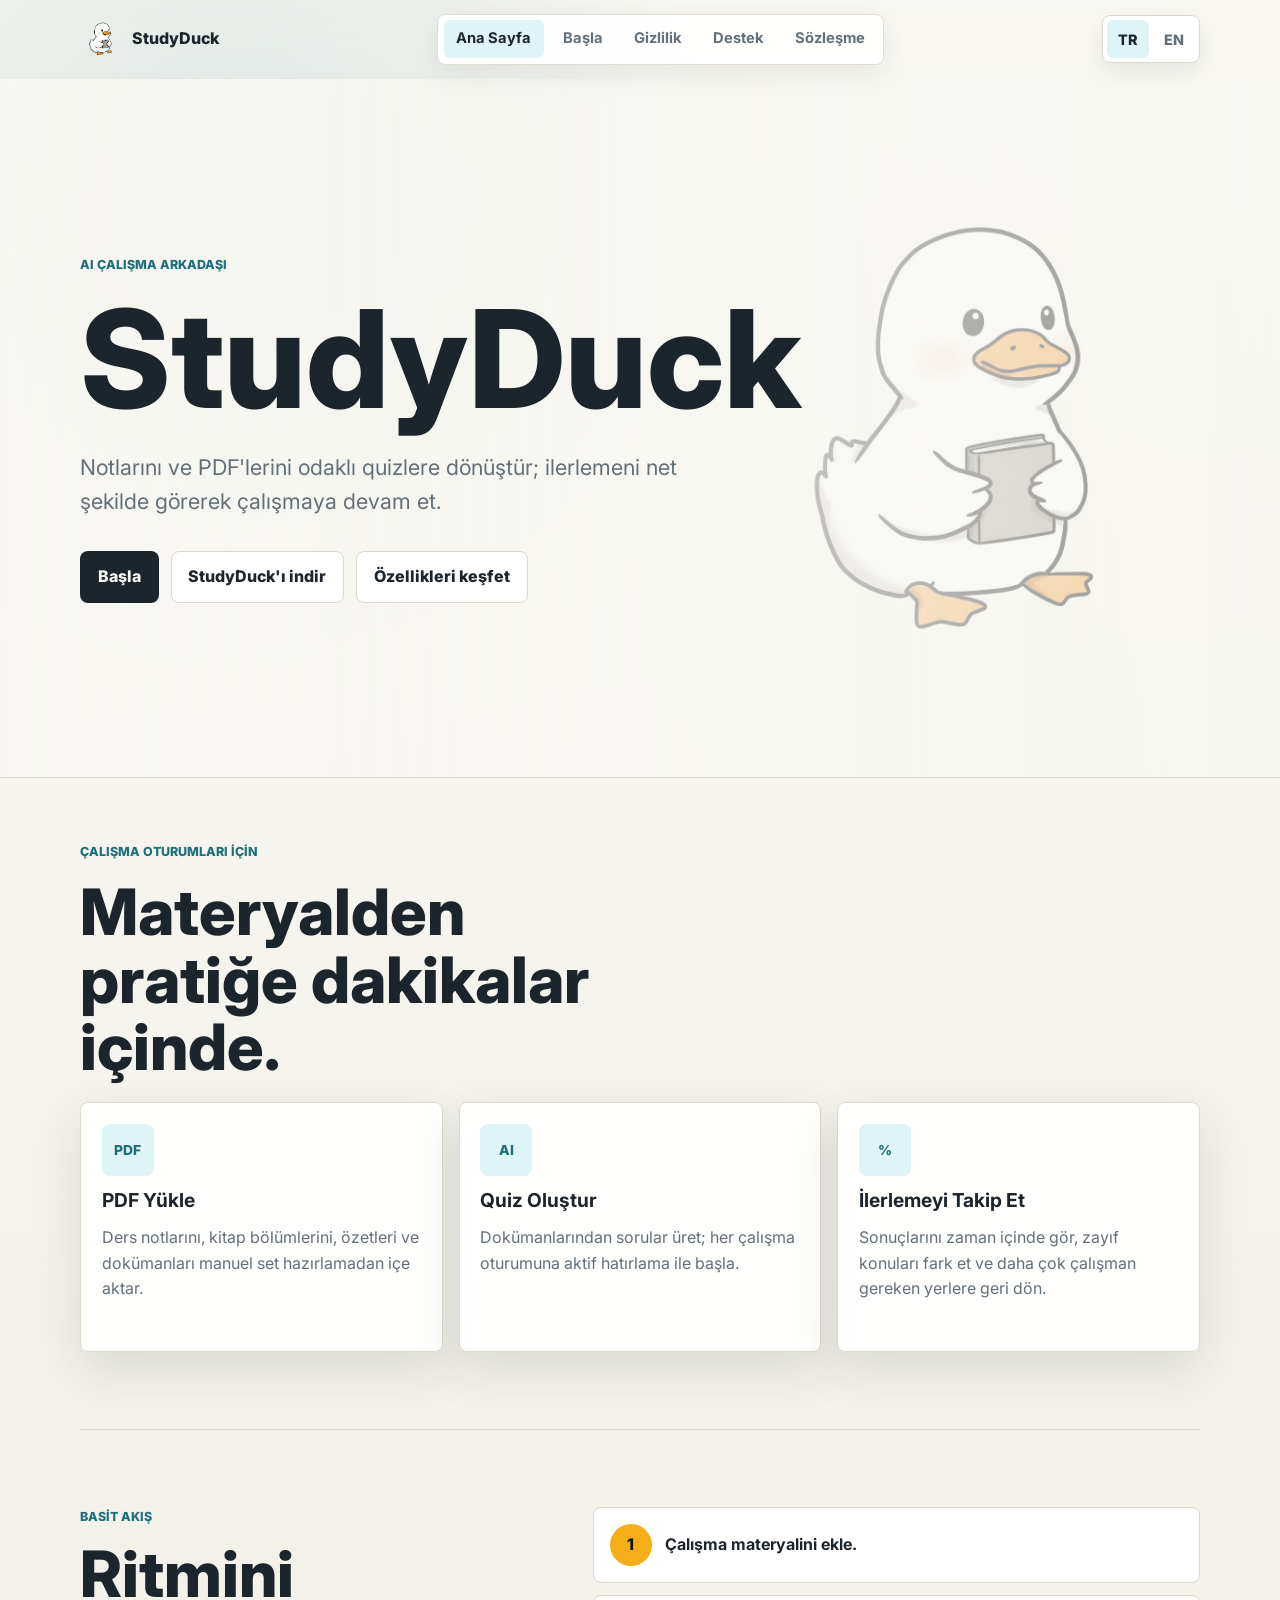
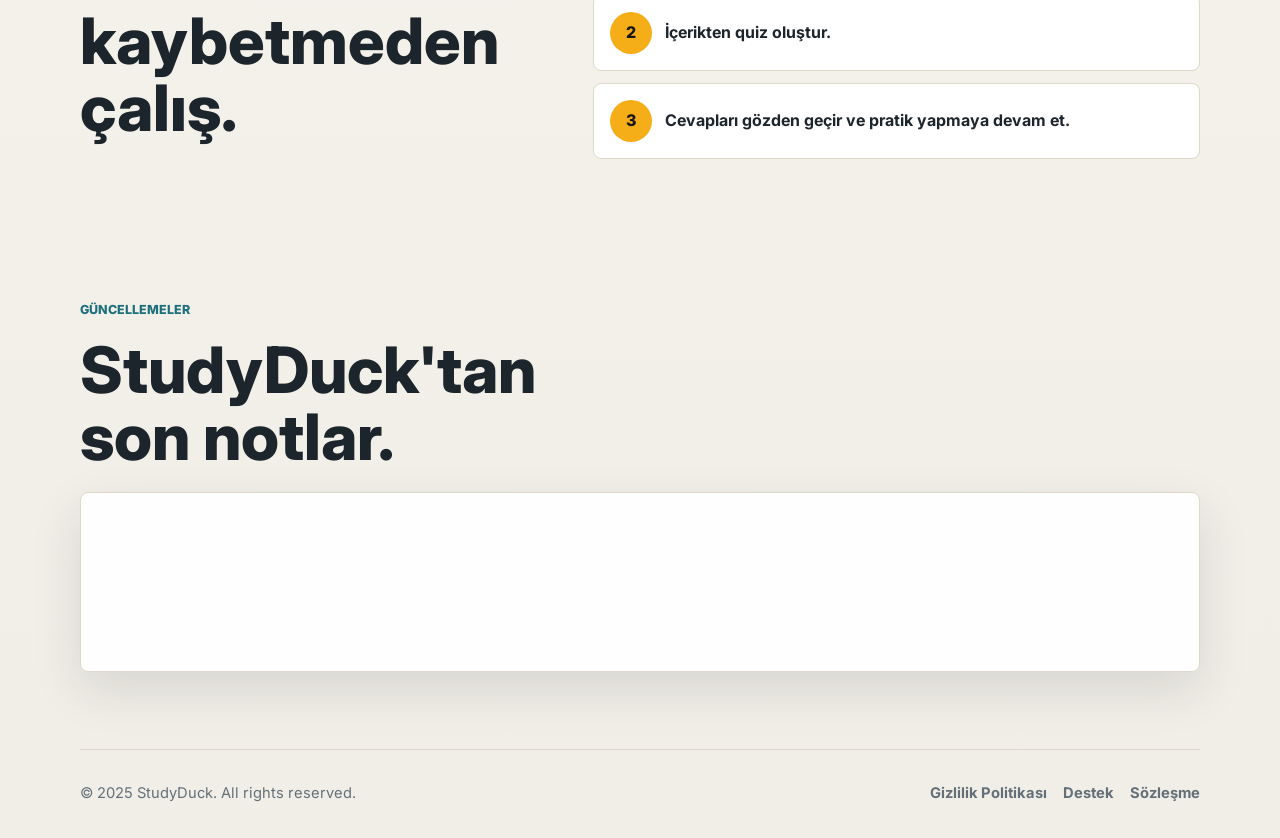
==== commit 8e57ac27: "codex part 5" ====
--- a/index.html
+++ b/index.html
@@ -22,6 +22,7 @@
     </a>
     <nav class="site-nav" aria-label="Primary navigation">
       <a href="index.html" aria-current="page"><span data-lang-inline="tr">Ana Sayfa</span><span data-lang-inline="en">Home</span></a>
+      <a href="study.html"><span data-lang-inline="tr">Başla</span><span data-lang-inline="en">Start</span></a>
       <a href="privacy-policy.html"><span data-lang-inline="tr">Gizlilik</span><span data-lang-inline="en">Privacy</span></a>
       <a href="support.html"><span data-lang-inline="tr">Destek</span><span data-lang-inline="en">Support</span></a>
       <a href="eula.html"><span data-lang-inline="tr">Sözleşme</span><span data-lang-inline="en">EULA</span></a>
@@ -39,7 +40,8 @@
         <h1 id="hero-title">StudyDuck</h1>
         <p class="hero__lead"><span data-lang-inline="tr">Notlarını ve PDF'lerini odaklı quizlere dönüştür; ilerlemeni net şekilde görerek çalışmaya devam et.</span><span data-lang-inline="en">Turn notes and PDFs into focused quizzes, then keep improving with progress you can actually see.</span></p>
         <div class="hero__actions" aria-label="Download StudyDuck">
-          <a class="button button--primary" href="get/"><span data-lang-inline="tr">StudyDuck'ı indir</span><span data-lang-inline="en">Get StudyDuck</span></a>
+          <a class="button button--primary" href="study.html"><span data-lang-inline="tr">Başla</span><span data-lang-inline="en">Start studying</span></a>
+          <a class="button button--secondary" href="get/"><span data-lang-inline="tr">StudyDuck'ı indir</span><span data-lang-inline="en">Get StudyDuck</span></a>
           <a class="button button--secondary" href="#features"><span data-lang-inline="tr">Özellikleri keşfet</span><span data-lang-inline="en">Explore features</span></a>
         </div>
       </div>
--- a/styles.css
+++ b/styles.css
@@ -177,6 +177,11 @@
   display: none;
 }
 
+body[data-language="tr"] [data-lang-inline="en"],
+body[data-language="en"] [data-lang-inline="tr"] {
+  display: none;
+}
+
 body[data-language="tr"] [data-lang-inline="tr"],
 body[data-language="en"] [data-lang-inline="en"] {
   display: inline;
@@ -384,7 +389,7 @@
   background: var(--surface);
 }
 
-.steps span {
+.steps li > span {
   width: 42px;
   height: 42px;
   display: inline-grid;
@@ -396,6 +401,7 @@
 }
 
 .steps p {
+  min-width: 0;
   margin: 0;
   color: var(--text);
   font-weight: 700;
@@ -557,6 +563,653 @@
   text-decoration: none;
 }
 
+.study-page {
+  min-height: 100svh;
+}
+
+.study-shell {
+  width: min(100% - 2rem, 1380px);
+  margin: 0 auto;
+}
+
+.study-intro {
+  display: grid;
+  grid-template-columns: minmax(0, 1fr) auto;
+  gap: 1rem;
+  align-items: end;
+  padding: clamp(2rem, 5vw, 4rem) 0 1.25rem;
+}
+
+.study-intro h1 {
+  max-width: 15ch;
+  font-size: clamp(2.4rem, 6vw, 5.4rem);
+}
+
+.study-session {
+  display: flex;
+  flex-wrap: wrap;
+  gap: 0.6rem;
+  align-items: center;
+  justify-content: flex-end;
+  color: var(--muted);
+  font-weight: 800;
+}
+
+.study-app {
+  display: grid;
+  grid-template-columns: minmax(220px, 0.78fr) minmax(360px, 1.45fr) minmax(300px, 0.9fr);
+  gap: 1rem;
+  align-items: start;
+  padding-bottom: 2rem;
+}
+
+.study-auth {
+  display: grid;
+  place-items: center;
+  min-height: 48svh;
+  padding: 1rem 0 3rem;
+}
+
+.study-card,
+.study-sidebar,
+.study-panel > .study-card {
+  border: 1px solid var(--border);
+  border-radius: 8px;
+  background: color-mix(in srgb, var(--surface), transparent 3%);
+  box-shadow: var(--shadow);
+}
+
+.study-card,
+.study-sidebar {
+  padding: 1rem;
+}
+
+.study-card + .study-card,
+.study-panel .study-card + .study-card {
+  margin-top: 1rem;
+}
+
+.study-card--auth {
+  width: min(100%, 720px);
+  display: grid;
+  grid-template-columns: minmax(0, 1fr) minmax(280px, 0.8fr);
+  gap: clamp(1rem, 4vw, 2rem);
+  align-items: start;
+  padding: clamp(1.25rem, 4vw, 2rem);
+}
+
+.study-card--auth h2,
+.study-toolbar h2,
+.study-note h2,
+.study-quiz h2,
+.study-chat h2 {
+  max-width: none;
+  font-size: clamp(1.35rem, 3vw, 2rem);
+}
+
+.study-card--auth p,
+.study-muted,
+.study-empty,
+.note-header p {
+  color: var(--muted);
+}
+
+.study-toolbar,
+.note-header {
+  display: flex;
+  gap: 1rem;
+  align-items: start;
+  justify-content: space-between;
+  margin-bottom: 1rem;
+}
+
+.study-toolbar .eyebrow,
+.note-header .eyebrow {
+  margin-bottom: 0.35rem;
+}
+
+.study-form {
+  display: grid;
+  gap: 0.8rem;
+}
+
+.study-form--grid {
+  grid-template-columns: repeat(2, minmax(0, 1fr));
+}
+
+.study-wide {
+  grid-column: 1 / -1;
+}
+
+.study-form label {
+  display: grid;
+  gap: 0.35rem;
+  color: var(--text);
+  font-size: 0.9rem;
+  font-weight: 800;
+}
+
+.study-form input,
+.study-form textarea,
+.study-form select,
+.chat-form input {
+  width: 100%;
+  min-height: 46px;
+  border: 1px solid var(--border);
+  border-radius: 8px;
+  background: var(--surface);
+  color: var(--text);
+  font: inherit;
+  padding: 0.7rem 0.8rem;
+}
+
+.study-form textarea {
+  min-height: 190px;
+  resize: vertical;
+}
+
+.study-file input {
+  padding: 0.55rem;
+}
+
+.study-check {
+  grid-template-columns: auto 1fr;
+  align-items: center;
+  color: var(--muted);
+}
+
+.study-check input {
+  width: auto;
+  min-height: auto;
+}
+
+.study-actions {
+  display: flex;
+  flex-wrap: wrap;
+  gap: 0.65rem;
+  align-items: center;
+}
+
+.button--compact {
+  min-height: 40px;
+  padding: 0.55rem 0.8rem;
+}
+
+.button--danger {
+  border-color: rgba(208, 92, 92, 0.45);
+  background: rgba(208, 92, 92, 0.12);
+  color: #ffd7d7;
+}
+
+.button--danger:hover,
+.button--danger:focus-visible {
+  background: rgba(208, 92, 92, 0.2);
+}
+
+.icon-button {
+  width: 42px;
+  height: 42px;
+  display: inline-grid;
+  place-items: center;
+  border: 1px solid var(--border);
+  border-radius: 8px;
+  background: var(--surface);
+  color: var(--text);
+  cursor: pointer;
+  font: inherit;
+  font-weight: 900;
+}
+
+.notebook-group + .notebook-group {
+  margin-top: 1rem;
+  padding-top: 1rem;
+  border-top: 1px solid var(--border);
+}
+
+.notebook-group h3 {
+  margin-bottom: 0.55rem;
+  color: var(--muted);
+  font-size: 0.82rem;
+  text-transform: uppercase;
+}
+
+.note-item {
+  width: 100%;
+  display: grid;
+  gap: 0.2rem;
+  margin-top: 0.45rem;
+  padding: 0.75rem;
+  border: 1px solid transparent;
+  border-radius: 8px;
+  background: transparent;
+  color: var(--text);
+  cursor: pointer;
+  font: inherit;
+  text-align: left;
+}
+
+.note-item:hover,
+.note-item:focus-visible,
+.note-item.is-active {
+  border-color: var(--border);
+  background: var(--accent-soft);
+  outline: none;
+}
+
+.note-item span {
+  font-weight: 800;
+}
+
+.note-item small {
+  color: var(--muted);
+  font-weight: 700;
+}
+
+.study-empty {
+  display: grid;
+  gap: 0.45rem;
+  padding: 1rem 0;
+}
+
+.study-empty h2,
+.study-empty p {
+  margin: 0;
+}
+
+.study-empty--small {
+  padding: 0.8rem;
+  border: 1px dashed var(--border);
+  border-radius: 8px;
+}
+
+.study-empty--small span {
+  color: var(--muted);
+}
+
+.note-content {
+  max-height: 70svh;
+  overflow: auto;
+  padding-right: 0.4rem;
+  color: var(--text);
+}
+
+.note-content h2,
+.note-content h3,
+.note-content h4 {
+  max-width: none;
+  margin: 1.2rem 0 0.45rem;
+  font-size: 1.2rem;
+  line-height: 1.25;
+}
+
+.note-content h2:first-child,
+.note-content h3:first-child,
+.note-content h4:first-child {
+  margin-top: 0;
+}
+
+.quiz-progress,
+.quiz-result {
+  display: flex;
+  justify-content: space-between;
+  gap: 1rem;
+  margin-bottom: 0.9rem;
+  color: var(--muted);
+  font-weight: 800;
+}
+
+.quiz-mode {
+  display: grid;
+  gap: 0.45rem;
+  margin: 1rem 0;
+  color: #dfe6ee;
+  font-size: 0.86rem;
+  font-weight: 900;
+}
+
+.quiz-mode select {
+  width: 100%;
+  min-height: 42px;
+  border: 1px solid #45505c;
+  border-radius: 12px;
+  appearance: none;
+  background:
+    linear-gradient(45deg, transparent 50%, #dfe6ee 50%) right 1rem center / 6px 6px no-repeat,
+    linear-gradient(135deg, #dfe6ee 50%, transparent 50%) right 0.72rem center / 6px 6px no-repeat,
+    #171d23;
+  color: #ffffff;
+  font: inherit;
+  padding: 0.65rem 2.3rem 0.65rem 0.75rem;
+}
+
+.quiz-mode select:focus {
+  border-color: rgba(245, 173, 24, 0.8);
+  box-shadow: 0 0 0 4px rgba(245, 173, 24, 0.12);
+  outline: none;
+}
+
+.quiz-result {
+  display: grid;
+  justify-content: start;
+}
+
+.quiz-result strong {
+  color: var(--accent);
+  font-size: 2.5rem;
+  line-height: 1;
+}
+
+.quiz-question {
+  margin-bottom: 0.9rem;
+  line-height: 1.25;
+}
+
+.quiz-options {
+  display: grid;
+  gap: 0.55rem;
+}
+
+.quiz-option {
+  width: 100%;
+  padding: 0.8rem;
+  border: 1px solid var(--border);
+  border-radius: 8px;
+  background: var(--surface);
+  color: var(--text);
+  cursor: pointer;
+  font: inherit;
+  font-weight: 800;
+  text-align: left;
+}
+
+.quiz-option:hover,
+.quiz-option:focus-visible {
+  border-color: var(--accent);
+  outline: none;
+}
+
+.quiz-option.is-correct {
+  border-color: #20915b;
+  background: #e7f7ee;
+}
+
+.quiz-option.is-wrong {
+  border-color: #b93c3c;
+  background: #fdecec;
+}
+
+.visual-aid {
+  display: grid;
+  gap: 0.45rem;
+  margin-bottom: 0.9rem;
+  padding: 0.8rem;
+  border: 1px solid var(--border);
+  border-radius: 8px;
+  background: var(--surface-muted);
+}
+
+.visual-aid p {
+  margin: 0;
+  color: var(--muted);
+}
+
+.visual-aid img {
+  border-radius: 8px;
+}
+
+.visual-aid pre {
+  overflow: auto;
+  margin: 0;
+  white-space: pre-wrap;
+  font: inherit;
+  font-size: 0.9rem;
+}
+
+.chat-log {
+  display: grid;
+  gap: 0.65rem;
+  min-height: 180px;
+  max-height: 360px;
+  overflow: auto;
+  padding: 0.25rem 0 0.75rem;
+}
+
+.chat-message {
+  display: grid;
+  gap: 0.25rem;
+  padding: 0.75rem;
+  border-radius: 8px;
+  background: var(--surface-muted);
+}
+
+.chat-message--user {
+  background: var(--accent-soft);
+}
+
+.chat-message span {
+  color: var(--muted);
+  font-size: 0.78rem;
+  font-weight: 800;
+  text-transform: uppercase;
+}
+
+.chat-message p {
+  margin: 0;
+}
+
+.chat-form {
+  display: grid;
+  grid-template-columns: minmax(0, 1fr) auto;
+  gap: 0.55rem;
+  margin-top: 0.75rem;
+}
+
+.study-toast {
+  position: fixed;
+  right: 1rem;
+  bottom: 1rem;
+  z-index: 30;
+  width: min(420px, calc(100% - 2rem));
+  padding: 0.9rem 1rem;
+  border: 1px solid var(--border);
+  border-radius: 8px;
+  background: var(--text);
+  color: var(--background);
+  box-shadow: var(--shadow);
+  font-weight: 800;
+}
+
+.study-toast[data-type="success"] {
+  background: #1f6f4b;
+}
+
+.study-toast[data-type="error"] {
+  background: #9d2d2d;
+}
+
+.is-busy {
+  cursor: progress;
+}
+
+button:disabled,
+input:disabled,
+textarea:disabled,
+select:disabled {
+  cursor: not-allowed;
+  opacity: 0.66;
+}
+
+.study-auth-hero[hidden],
+.study-workspace[hidden],
+.workspace-view[hidden] {
+  display: none !important;
+}
+
+.study-auth-hero {
+  min-height: calc(100svh - 180px);
+  display: grid;
+  grid-template-columns: minmax(0, 1.1fr) minmax(320px, 0.65fr);
+  gap: clamp(1.5rem, 5vw, 4rem);
+  align-items: center;
+  padding: clamp(2rem, 6vw, 5rem) 0;
+}
+
+.study-auth-copy {
+  display: grid;
+  gap: 1rem;
+}
+
+.study-auth-copy h1 {
+  max-width: 11ch;
+  font-size: clamp(3rem, 8vw, 7rem);
+}
+
+.study-auth-copy p {
+  max-width: 620px;
+  margin: 0;
+  color: var(--muted);
+  font-size: clamp(1.05rem, 2vw, 1.25rem);
+}
+
+.study-feature-row {
+  display: flex;
+  flex-wrap: wrap;
+  gap: 0.6rem;
+  margin-top: 0.3rem;
+}
+
+.study-feature-row span {
+  min-height: 38px;
+  display: inline-flex;
+  align-items: center;
+  padding: 0.45rem 0.75rem;
+  border: 1px solid var(--border);
+  border-radius: 8px;
+  background: var(--surface);
+  color: var(--accent);
+  font-weight: 800;
+}
+
+.study-login-card {
+  display: grid;
+  gap: 0.8rem;
+  padding: clamp(1.2rem, 4vw, 1.6rem);
+  border: 1px solid var(--border);
+  border-radius: 8px;
+  background: color-mix(in srgb, var(--surface), transparent 2%);
+  box-shadow: var(--shadow);
+}
+
+.study-login-card h2 {
+  max-width: none;
+  font-size: clamp(1.8rem, 4vw, 2.8rem);
+}
+
+.study-workspace {
+  display: grid;
+  gap: 1rem;
+  padding: clamp(1.5rem, 4vw, 3rem) 0 2rem;
+}
+
+.workspace-top {
+  display: grid;
+  grid-template-columns: minmax(0, 1fr) auto;
+  gap: 1rem;
+  align-items: end;
+}
+
+.workspace-top h1 {
+  max-width: none;
+  font-size: clamp(2.2rem, 5vw, 4.2rem);
+}
+
+.workspace-tabs {
+  display: flex;
+  gap: 0.45rem;
+  overflow-x: auto;
+  padding: 0.35rem;
+  border: 1px solid var(--border);
+  border-radius: 8px;
+  background: color-mix(in srgb, var(--surface), transparent 6%);
+  box-shadow: 0 8px 25px rgba(29, 37, 44, 0.08);
+}
+
+.workspace-tabs button {
+  min-height: 42px;
+  border: 0;
+  border-radius: 6px;
+  background: transparent;
+  color: var(--muted);
+  cursor: pointer;
+  font: inherit;
+  font-weight: 800;
+  padding: 0.55rem 0.9rem;
+  white-space: nowrap;
+}
+
+.workspace-tabs button[aria-pressed="true"] {
+  background: var(--accent-soft);
+  color: var(--text);
+}
+
+.workspace-grid {
+  display: grid;
+  grid-template-columns: minmax(250px, 0.34fr) minmax(0, 1fr);
+  gap: 1rem;
+  align-items: start;
+}
+
+.sources-panel,
+.workspace-canvas {
+  min-width: 0;
+}
+
+.sources-panel {
+  position: sticky;
+  top: 5.5rem;
+  max-height: calc(100svh - 7rem);
+  overflow: auto;
+  padding: 1rem;
+  border: 1px solid var(--border);
+  border-radius: 8px;
+  background: color-mix(in srgb, var(--surface), transparent 3%);
+  box-shadow: var(--shadow);
+}
+
+.workspace-canvas > .workspace-view {
+  min-width: 0;
+}
+
+.study-create-card,
+.study-note,
+.study-quiz,
+.study-chat {
+  min-height: min(620px, calc(100svh - 15rem));
+}
+
+.study-note .study-empty,
+.study-quiz .study-muted,
+.study-chat .study-muted {
+  max-width: 560px;
+}
+
+.study-note .note-content {
+  max-height: calc(100svh - 19rem);
+}
+
+.study-create-card .study-form textarea {
+  min-height: 300px;
+}
+
+.study-chat {
+  display: grid;
+  grid-template-rows: auto minmax(280px, 1fr) auto;
+}
+
+.study-chat .chat-log {
+  max-height: none;
+}
+
 @media (max-width: 820px) {
   .site-header {
     grid-template-columns: 1fr auto;
@@ -592,6 +1245,43 @@
   .feature-card {
     min-height: auto;
   }
+
+  .study-intro,
+  .study-card--auth,
+  .study-app,
+  .study-form--grid {
+    grid-template-columns: 1fr;
+  }
+
+  .study-session {
+    justify-content: flex-start;
+  }
+
+  .note-content {
+    max-height: none;
+  }
+
+  .study-auth-hero,
+  .workspace-top,
+  .workspace-grid {
+    grid-template-columns: 1fr;
+  }
+
+  .study-auth-copy h1 {
+    max-width: 12ch;
+  }
+
+  .sources-panel {
+    position: static;
+    max-height: none;
+  }
+
+  .study-create-card,
+  .study-note,
+  .study-quiz,
+  .study-chat {
+    min-height: auto;
+  }
 }
 
 @media (max-width: 520px) {
@@ -617,4 +1307,938 @@
     align-items: flex-start;
     flex-direction: column;
   }
-}
+
+  .chat-form,
+  .study-actions,
+  .button {
+    width: 100%;
+  }
+
+  .chat-form {
+    grid-template-columns: 1fr;
+  }
+}
+
+/* Study notebook flow */
+.study-page {
+  --background: #1f2328;
+  --surface: #242930;
+  --surface-muted: #2d333b;
+  --text: #f7f9fb;
+  --muted: #aeb7c2;
+  --border: #39414a;
+  --accent: #f5ad18;
+  --accent-soft: #3b3423;
+  background:
+    radial-gradient(circle at 12% 0%, rgba(245, 173, 24, 0.12), transparent 24rem),
+    radial-gradient(circle at 90% 10%, rgba(29, 111, 124, 0.18), transparent 28rem),
+    #1f2328;
+  color: var(--text);
+}
+
+.study-page.is-study-authenticated .study-shell {
+  width: 100%;
+}
+
+.study-page [hidden] {
+  display: none !important;
+}
+
+.notebook-app {
+  min-height: 100svh;
+  background: transparent;
+}
+
+.notebook-app * {
+  scrollbar-color: #59636f #20252b;
+}
+
+.notebook-topbar {
+  min-height: 60px;
+  display: flex;
+  align-items: center;
+  justify-content: space-between;
+  gap: 1rem;
+  padding: 0.65rem clamp(1rem, 2vw, 1.5rem);
+  border-bottom: 1px solid #2f363d;
+  background: linear-gradient(90deg, #171b20, #192125);
+}
+
+.notebook-brand {
+  display: inline-flex;
+  align-items: center;
+  gap: 0.75rem;
+  border: 0;
+  background: transparent;
+  color: #ffffff;
+  cursor: pointer;
+  font: inherit;
+  font-size: 1.15rem;
+  font-weight: 800;
+}
+
+.notebook-brand img {
+  width: 34px;
+  height: 34px;
+  filter: drop-shadow(0 0 12px rgba(245, 173, 24, 0.2));
+}
+
+.notebook-topbar__actions,
+.library-toolbar__actions,
+.notebook-detail-actions,
+.notebook-detail-title {
+  display: flex;
+  align-items: center;
+  gap: 0.7rem;
+}
+
+.notebook-topbar__actions {
+  color: var(--muted);
+  font-size: 0.9rem;
+  font-weight: 800;
+}
+
+.notebook-library {
+  width: min(100% - 2rem, 1540px);
+  margin: 0 auto;
+  padding: clamp(1.5rem, 4vw, 3rem) 0 4rem;
+}
+
+.library-tabs {
+  display: flex;
+  gap: 0.55rem;
+  margin-bottom: 1.8rem;
+}
+
+.library-tabs button {
+  min-height: 42px;
+  border: 1px solid transparent;
+  border-radius: 999px;
+  background: transparent;
+  color: var(--muted);
+  cursor: pointer;
+  font: inherit;
+  font-weight: 800;
+  padding: 0.55rem 1rem;
+}
+
+.library-tabs button[aria-pressed="true"] {
+  border-color: rgba(245, 173, 24, 0.38);
+  background: rgba(245, 173, 24, 0.14);
+  color: #ffffff;
+}
+
+.library-toolbar {
+  display: flex;
+  align-items: end;
+  justify-content: space-between;
+  gap: 1rem;
+  margin-bottom: 1.4rem;
+}
+
+.library-toolbar h1,
+.library-section h2,
+.notebook-detail-bar h1,
+.panel-heading h2,
+.chat-canvas__top h2 {
+  max-width: none;
+  color: #ffffff;
+}
+
+.library-toolbar h1 {
+  font-size: clamp(2rem, 4vw, 3.6rem);
+}
+
+.library-section + .library-section {
+  margin-top: clamp(2rem, 5vw, 4.5rem);
+}
+
+.library-section h2 {
+  margin-bottom: 1rem;
+  font-size: clamp(1.35rem, 2vw, 1.8rem);
+}
+
+.notebook-card-grid,
+.recent-card-grid {
+  display: grid;
+  grid-template-columns: repeat(5, minmax(190px, 1fr));
+  gap: 1rem;
+}
+
+.recent-card-grid {
+  grid-template-columns: repeat(auto-fit, minmax(220px, 295px));
+}
+
+.notebook-card,
+.recent-card {
+  min-height: 190px;
+  display: grid;
+  align-content: end;
+  gap: 0.45rem;
+  border: 1px solid transparent;
+  border-radius: 8px;
+  color: #ffffff;
+  cursor: pointer;
+  font: inherit;
+  overflow: hidden;
+  padding: 1.25rem;
+  position: relative;
+  text-align: left;
+}
+
+.notebook-card::before {
+  content: "";
+  position: absolute;
+  inset: 0;
+  background:
+    linear-gradient(180deg, transparent 20%, rgba(0, 0, 0, 0.72)),
+    radial-gradient(circle at 25% 25%, rgba(255, 255, 255, 0.22), transparent 28%),
+    linear-gradient(135deg, #1d6f7c, #26333c);
+  opacity: 0.95;
+}
+
+.notebook-card--theme-2::before {
+  background:
+    linear-gradient(180deg, transparent 18%, rgba(0, 0, 0, 0.76)),
+    repeating-linear-gradient(175deg, #182430 0 14px, #a8710d 15px 20px, #1d4e58 21px 36px);
+}
+
+.notebook-card--theme-3::before {
+  background:
+    linear-gradient(180deg, transparent 18%, rgba(0, 0, 0, 0.76)),
+    radial-gradient(circle at 30% 35%, #5e7d5d, transparent 24%),
+    linear-gradient(135deg, #283023, #1d3837);
+}
+
+.notebook-card--theme-4::before {
+  background:
+    linear-gradient(180deg, transparent 18%, rgba(0, 0, 0, 0.76)),
+    radial-gradient(circle at 65% 20%, #2d8a9b, transparent 26%),
+    linear-gradient(135deg, #0d3542, #1d2530);
+}
+
+.notebook-card--theme-5::before {
+  background:
+    linear-gradient(180deg, transparent 18%, rgba(0, 0, 0, 0.76)),
+    linear-gradient(135deg, #383a2a, #3b3a2d);
+}
+
+.notebook-card--create {
+  place-items: center;
+  align-content: center;
+  border-color: var(--border);
+  background: transparent;
+  color: #ffffff;
+  text-align: center;
+}
+
+.notebook-card--create::before {
+  display: none;
+}
+
+.notebook-card > *,
+.recent-card > * {
+  position: relative;
+  z-index: 1;
+}
+
+.notebook-card strong {
+  max-width: 14ch;
+  font-size: 1.35rem;
+  line-height: 1.2;
+}
+
+.notebook-card small,
+.recent-card small {
+  color: #dfe6ee;
+  font-weight: 800;
+}
+
+.notebook-card__badge {
+  display: inline-flex;
+  width: max-content;
+  align-items: center;
+  gap: 0.35rem;
+  color: #ffffff;
+  font-size: 0.84rem;
+  font-weight: 800;
+}
+
+.notebook-card__plus {
+  width: 64px;
+  height: 64px;
+  display: inline-grid;
+  place-items: center;
+  border-radius: 50%;
+  background: rgba(245, 173, 24, 0.16);
+  color: #ffffff;
+  font-size: 2rem;
+}
+
+.recent-card {
+  min-height: 190px;
+  border-color: var(--border);
+  background: #30343f;
+}
+
+.recent-card p {
+  margin: 0;
+  color: var(--muted);
+  font-size: 0.9rem;
+}
+
+.recent-card__icon {
+  color: var(--accent);
+  font-size: 1.6rem;
+}
+
+.library-empty {
+  min-height: 190px;
+  display: grid;
+  align-content: center;
+  gap: 0.35rem;
+  border: 1px dashed var(--border);
+  border-radius: 8px;
+  color: var(--muted);
+  padding: 1.25rem;
+}
+
+.library-empty strong {
+  color: #ffffff;
+  font-size: 1.2rem;
+}
+
+.notebook-workbench {
+  min-height: calc(100svh - 60px);
+}
+
+.notebook-detail-bar {
+  min-height: 58px;
+  display: flex;
+  align-items: center;
+  justify-content: space-between;
+  gap: 1rem;
+  padding: 0.65rem clamp(1rem, 2vw, 1.5rem);
+  border-bottom: 1px solid #2f363d;
+  background: #171b20;
+}
+
+.notebook-detail-bar h1 {
+  font-size: 1.25rem;
+}
+
+.notebook-detail-bar .eyebrow {
+  margin-bottom: 0.1rem;
+}
+
+.notebook-columns {
+  display: grid;
+  grid-template-columns: minmax(280px, 0.86fr) minmax(420px, 1.65fr) minmax(280px, 0.82fr);
+  gap: 1rem;
+  height: calc(100svh - 118px);
+  padding: 0 0 0 0;
+}
+
+.notebook-columns .sources-panel,
+.chat-canvas,
+.studio-panel {
+  min-width: 0;
+  min-height: 0;
+  border: 1px solid #303840;
+  background: #20252b;
+}
+
+.notebook-columns .sources-panel {
+  position: static;
+  max-height: none;
+  border-left: 0;
+  border-radius: 0 8px 8px 0;
+  box-shadow: none;
+}
+
+.panel-heading,
+.chat-canvas__top {
+  min-height: 48px;
+  display: flex;
+  align-items: center;
+  justify-content: space-between;
+  gap: 0.75rem;
+  margin: 0;
+  padding-bottom: 0.85rem;
+  border-bottom: 1px solid #303840;
+}
+
+.panel-heading h2,
+.chat-canvas__top h2 {
+  font-size: 1rem;
+}
+
+.source-form {
+  display: grid;
+  gap: 0.68rem;
+  margin: 1rem 0;
+  padding: 0.85rem;
+  border: 1px solid rgba(245, 173, 24, 0.16);
+  border-radius: 14px;
+  background:
+    radial-gradient(circle at 10% 0%, rgba(245, 173, 24, 0.1), transparent 12rem),
+    linear-gradient(180deg, #252b32, #20252b);
+  box-shadow: 0 18px 40px rgba(0, 0, 0, 0.18);
+}
+
+.source-form__head {
+  display: flex;
+  align-items: start;
+  justify-content: space-between;
+  gap: 0.75rem;
+}
+
+.source-form__head strong {
+  display: block;
+  color: #ffffff;
+  font-size: 1.05rem;
+  line-height: 1.2;
+}
+
+.source-form__head .icon-button {
+  width: 34px;
+  height: 34px;
+  border-radius: 10px;
+}
+
+.source-field {
+  display: grid;
+  gap: 0.45rem;
+  color: #dfe6ee;
+  font-size: 0.84rem;
+  font-weight: 800;
+}
+
+.source-form input,
+.source-form textarea,
+.source-form select,
+.chat-form input {
+  min-height: 38px;
+  border: 1px solid #45505c;
+  border-radius: 12px;
+  background: #171d23;
+  color: #ffffff;
+  outline: none;
+  transition: border-color 160ms ease, box-shadow 160ms ease, background 160ms ease;
+}
+
+.source-form input:focus,
+.source-form textarea:focus,
+.source-form select:focus {
+  border-color: rgba(245, 173, 24, 0.8);
+  background: #151a20;
+  box-shadow: 0 0 0 4px rgba(245, 173, 24, 0.12);
+}
+
+.source-form select {
+  appearance: none;
+  background:
+    linear-gradient(45deg, transparent 50%, #dfe6ee 50%) right 1rem center / 6px 6px no-repeat,
+    linear-gradient(135deg, #dfe6ee 50%, transparent 50%) right 0.72rem center / 6px 6px no-repeat,
+    #171d23;
+  padding-right: 2.3rem;
+}
+
+.source-form textarea {
+  min-height: 92px;
+  line-height: 1.5;
+}
+
+.source-upload {
+  min-height: 108px;
+  display: grid;
+  place-items: center;
+  gap: 0.45rem;
+  padding: 0.9rem;
+  border: 1px dashed #59636f;
+  border-radius: 16px;
+  background:
+    radial-gradient(circle at 50% 0%, rgba(143, 214, 223, 0.08), transparent 10rem),
+    rgba(23, 29, 35, 0.72);
+  color: #ffffff;
+  cursor: pointer;
+  text-align: center;
+  transition: border-color 160ms ease, background 160ms ease, transform 160ms ease;
+}
+
+.source-upload:hover,
+.source-upload:focus-within,
+.source-upload.is-dragging {
+  border-color: rgba(245, 173, 24, 0.78);
+  background: rgba(245, 173, 24, 0.08);
+  transform: translateY(-1px);
+}
+
+.source-upload input {
+  position: absolute;
+  width: 1px;
+  height: 1px;
+  opacity: 0;
+  pointer-events: none;
+}
+
+.source-upload__icon {
+  width: 38px;
+  height: 38px;
+  display: inline-grid;
+  place-items: center;
+  border-radius: 50%;
+  background: rgba(245, 173, 24, 0.16);
+  color: var(--accent);
+  font-size: 1.35rem;
+  font-weight: 900;
+}
+
+.source-upload strong {
+  font-size: 0.93rem;
+  line-height: 1.2;
+}
+
+.source-upload small {
+  max-width: 100%;
+  color: var(--muted);
+  font-weight: 700;
+  overflow: hidden;
+  text-overflow: ellipsis;
+  white-space: nowrap;
+}
+
+.source-form .study-actions {
+  position: sticky;
+  bottom: -0.85rem;
+  display: grid;
+  grid-template-columns: minmax(0, 1fr) minmax(0, 1fr);
+  gap: 0.55rem;
+  margin: 0 -0.85rem -0.85rem;
+  padding: 0.75rem 0.85rem 0.85rem;
+  border-top: 1px solid rgba(255, 255, 255, 0.08);
+  background: linear-gradient(180deg, rgba(32, 37, 43, 0.88), #20252b 38%);
+  backdrop-filter: blur(12px);
+}
+
+.source-form .study-actions .button {
+  width: 100%;
+}
+
+.study-list {
+  display: grid;
+  gap: 0.55rem;
+  margin-top: 1rem;
+}
+
+.source-row {
+  width: 100%;
+  display: grid;
+  grid-template-columns: minmax(0, 1fr) auto;
+  gap: 0.45rem;
+  border: 1px solid transparent;
+  border-radius: 8px;
+  background: transparent;
+  padding: 0.25rem;
+}
+
+.source-item {
+  min-width: 0;
+  display: grid;
+  gap: 0.2rem;
+  border: 0;
+  background: transparent;
+  color: #ffffff;
+  cursor: pointer;
+  font: inherit;
+  padding: 0.65rem;
+  text-align: left;
+}
+
+.source-row:hover,
+.source-row:focus-within,
+.source-row.is-active {
+  border-color: #4b5663;
+  background: #2b3138;
+}
+
+.source-row--pending {
+  border-color: rgba(245, 173, 24, 0.32);
+  background: rgba(245, 173, 24, 0.08);
+}
+
+.source-item:focus-visible {
+  outline: none;
+}
+
+.source-item span {
+  font-weight: 800;
+}
+
+.source-item small {
+  color: var(--muted);
+  font-weight: 700;
+}
+
+.source-delete {
+  align-self: center;
+  min-height: 34px;
+  border: 1px solid rgba(208, 92, 92, 0.34);
+  border-radius: 8px;
+  background: rgba(208, 92, 92, 0.1);
+  color: #ffd7d7;
+  cursor: pointer;
+  font: inherit;
+  font-size: 0.78rem;
+  font-weight: 900;
+  padding: 0.35rem 0.55rem;
+}
+
+.source-delete:hover,
+.source-delete:focus-visible {
+  background: rgba(208, 92, 92, 0.18);
+  outline: none;
+}
+
+.source-spinner,
+.note-processing__spinner {
+  display: inline-block;
+  border-radius: 50%;
+  border: 2px solid rgba(245, 173, 24, 0.22);
+  border-top-color: var(--accent);
+  animation: study-spin 850ms linear infinite;
+}
+
+.source-spinner {
+  align-self: center;
+  width: 22px;
+  height: 22px;
+  margin-right: 0.35rem;
+}
+
+.chat-canvas {
+  display: grid;
+  grid-template-rows: auto minmax(0, 1fr) auto auto;
+  border-radius: 8px;
+  margin-top: 0;
+  padding: 1rem;
+  overflow: hidden;
+}
+
+.note-hero {
+  min-height: 0;
+  display: grid;
+  align-content: start;
+  gap: 1.1rem;
+  overflow: auto;
+  padding: clamp(1.2rem, 4vw, 2.4rem) 1.5rem 1.25rem;
+}
+
+.note-processing {
+  min-height: 320px;
+  display: grid;
+  place-items: center;
+  align-content: center;
+  gap: 0.7rem;
+  padding: clamp(2rem, 6vw, 4rem) 1.5rem;
+  text-align: center;
+}
+
+.note-processing__spinner {
+  width: 46px;
+  height: 46px;
+  border-width: 3px;
+}
+
+.note-processing h2 {
+  max-width: 18ch;
+  color: #ffffff;
+  font-size: clamp(1.6rem, 3vw, 2.2rem);
+}
+
+.note-processing p:last-child {
+  max-width: 440px;
+  color: var(--muted);
+}
+
+.note-hero__empty,
+.note-hero__content {
+  display: grid;
+  gap: 0.65rem;
+}
+
+.note-hero__content {
+  grid-template-columns: minmax(0, 1fr) auto;
+  align-items: start;
+}
+
+.note-hero__icon {
+  width: 44px;
+  height: 44px;
+  display: inline-grid;
+  place-items: center;
+  border-radius: 8px;
+  background: rgba(245, 173, 24, 0.16);
+  color: var(--accent);
+  font-weight: 900;
+}
+
+.note-hero h2 {
+  max-width: none;
+  color: #ffffff;
+  font-size: clamp(1.5rem, 3vw, 2.1rem);
+}
+
+.note-hero p,
+.note-hero small {
+  color: var(--muted);
+}
+
+.note-content {
+  width: min(100%, 860px);
+  overflow: visible;
+  padding: 0;
+  border: 0;
+  border-radius: 0;
+  background: transparent;
+  color: #dfe6ee;
+  font-size: clamp(1rem, 1.25vw, 1.1rem);
+  line-height: 1.72;
+}
+
+.note-content h2,
+.note-content h3,
+.note-content h4 {
+  color: #ffffff;
+  line-height: 1.18;
+}
+
+.note-content h2 {
+  font-size: clamp(1.6rem, 3vw, 2.4rem);
+}
+
+.note-content h3 {
+  font-size: clamp(1.25rem, 2vw, 1.65rem);
+}
+
+.note-content h4 {
+  font-size: 1.08rem;
+}
+
+.note-suggestions {
+  display: grid;
+  gap: 0.55rem;
+  padding: 0;
+}
+
+.note-suggestions button {
+  width: min(100%, 560px);
+  border: 1px solid transparent;
+  border-radius: 12px;
+  background: #171d23;
+  color: #f7f9fb;
+  cursor: pointer;
+  font: inherit;
+  font-size: 0.92rem;
+  padding: 0.85rem 1rem;
+  text-align: left;
+}
+
+.note-suggestions button:hover,
+.note-suggestions button:focus-visible {
+  border-color: rgba(245, 173, 24, 0.38);
+  background: #222932;
+  outline: none;
+}
+
+@keyframes study-spin {
+  to {
+    transform: rotate(360deg);
+  }
+}
+
+.chat-log {
+  align-content: start;
+  min-height: 0;
+  max-height: none;
+  overflow: visible;
+  padding: 0;
+}
+
+.chat-message {
+  background: #2a3037;
+}
+
+.chat-message--user {
+  background: #31384b;
+}
+
+.chat-form {
+  grid-template-columns: minmax(0, 1fr) 46px;
+  align-items: center;
+  margin: 0;
+  padding: 0.75rem;
+  border: 1px solid #4b5663;
+  border-radius: 14px;
+  background: #20252b;
+}
+
+.chat-form input {
+  min-height: 38px;
+  border: 0;
+  background: transparent;
+  padding: 0;
+}
+
+.chat-form .icon-button {
+  border-radius: 50%;
+  background: #3a424c;
+}
+
+.studio-panel {
+  display: grid;
+  grid-template-rows: auto minmax(0, 1fr) auto;
+  border-right: 0;
+  border-radius: 8px 0 0 8px;
+  padding: 1rem;
+}
+
+.studio-grid {
+  display: grid;
+  grid-template-columns: repeat(2, minmax(0, 1fr));
+  gap: 0.6rem;
+  padding: 1rem 0;
+}
+
+.studio-tile {
+  min-height: 58px;
+  border: 1px solid transparent;
+  border-radius: 8px;
+  background: #30343f;
+  color: #ffffff;
+  cursor: pointer;
+  font: inherit;
+  font-size: 0.88rem;
+  font-weight: 900;
+  padding: 0.75rem;
+  text-align: left;
+}
+
+.studio-tile:hover,
+.studio-tile:focus-visible,
+.studio-tile--active {
+  border-color: rgba(245, 173, 24, 0.34);
+  background: #3b3423;
+  outline: none;
+}
+
+.studio-output {
+  min-height: 0;
+  overflow: auto;
+  padding-top: 1rem;
+}
+
+.studio-add {
+  justify-self: center;
+  margin-top: 1rem;
+}
+
+.study-muted {
+  color: var(--muted);
+}
+
+.study-empty--small {
+  border-color: var(--border);
+  color: var(--muted);
+}
+
+.quiz-option,
+.visual-aid {
+  border-color: #444d57;
+  background: #242a31;
+  color: #ffffff;
+}
+
+.quiz-option.is-correct {
+  border-color: #2aa96b;
+  background: #163f2d;
+}
+
+.quiz-option.is-wrong {
+  border-color: #d05c5c;
+  background: #4a2427;
+}
+
+.study-toast {
+  z-index: 50;
+}
+
+@media (max-width: 1180px) {
+  .notebook-card-grid {
+    grid-template-columns: repeat(3, minmax(190px, 1fr));
+  }
+
+  .notebook-columns {
+    grid-template-columns: minmax(230px, 0.8fr) minmax(360px, 1.3fr);
+    height: auto;
+  }
+
+  .studio-panel {
+    grid-column: 1 / -1;
+    min-height: 320px;
+    border-right: 1px solid #303840;
+    border-radius: 8px;
+  }
+}
+
+@media (max-width: 820px) {
+  .notebook-topbar,
+  .library-toolbar,
+  .notebook-detail-bar {
+    align-items: stretch;
+    flex-direction: column;
+  }
+
+  .notebook-topbar__actions,
+  .library-toolbar__actions,
+  .notebook-detail-actions,
+  .notebook-detail-title {
+    flex-wrap: wrap;
+  }
+
+  .notebook-card-grid,
+  .recent-card-grid,
+  .notebook-columns {
+    grid-template-columns: 1fr;
+  }
+
+  .notebook-columns {
+    height: auto;
+    padding: 0 1rem 1rem;
+  }
+
+  .notebook-columns .sources-panel,
+  .chat-canvas,
+  .studio-panel {
+    border-radius: 8px;
+  }
+
+  .note-hero__content {
+    grid-template-columns: 1fr;
+  }
+}
+
+@media (max-width: 520px) {
+  .notebook-library {
+    width: min(100% - 1rem, 1540px);
+  }
+
+  .notebook-card,
+  .recent-card {
+    min-height: 160px;
+  }
+
+  .studio-grid {
+    grid-template-columns: 1fr;
+  }
+}
